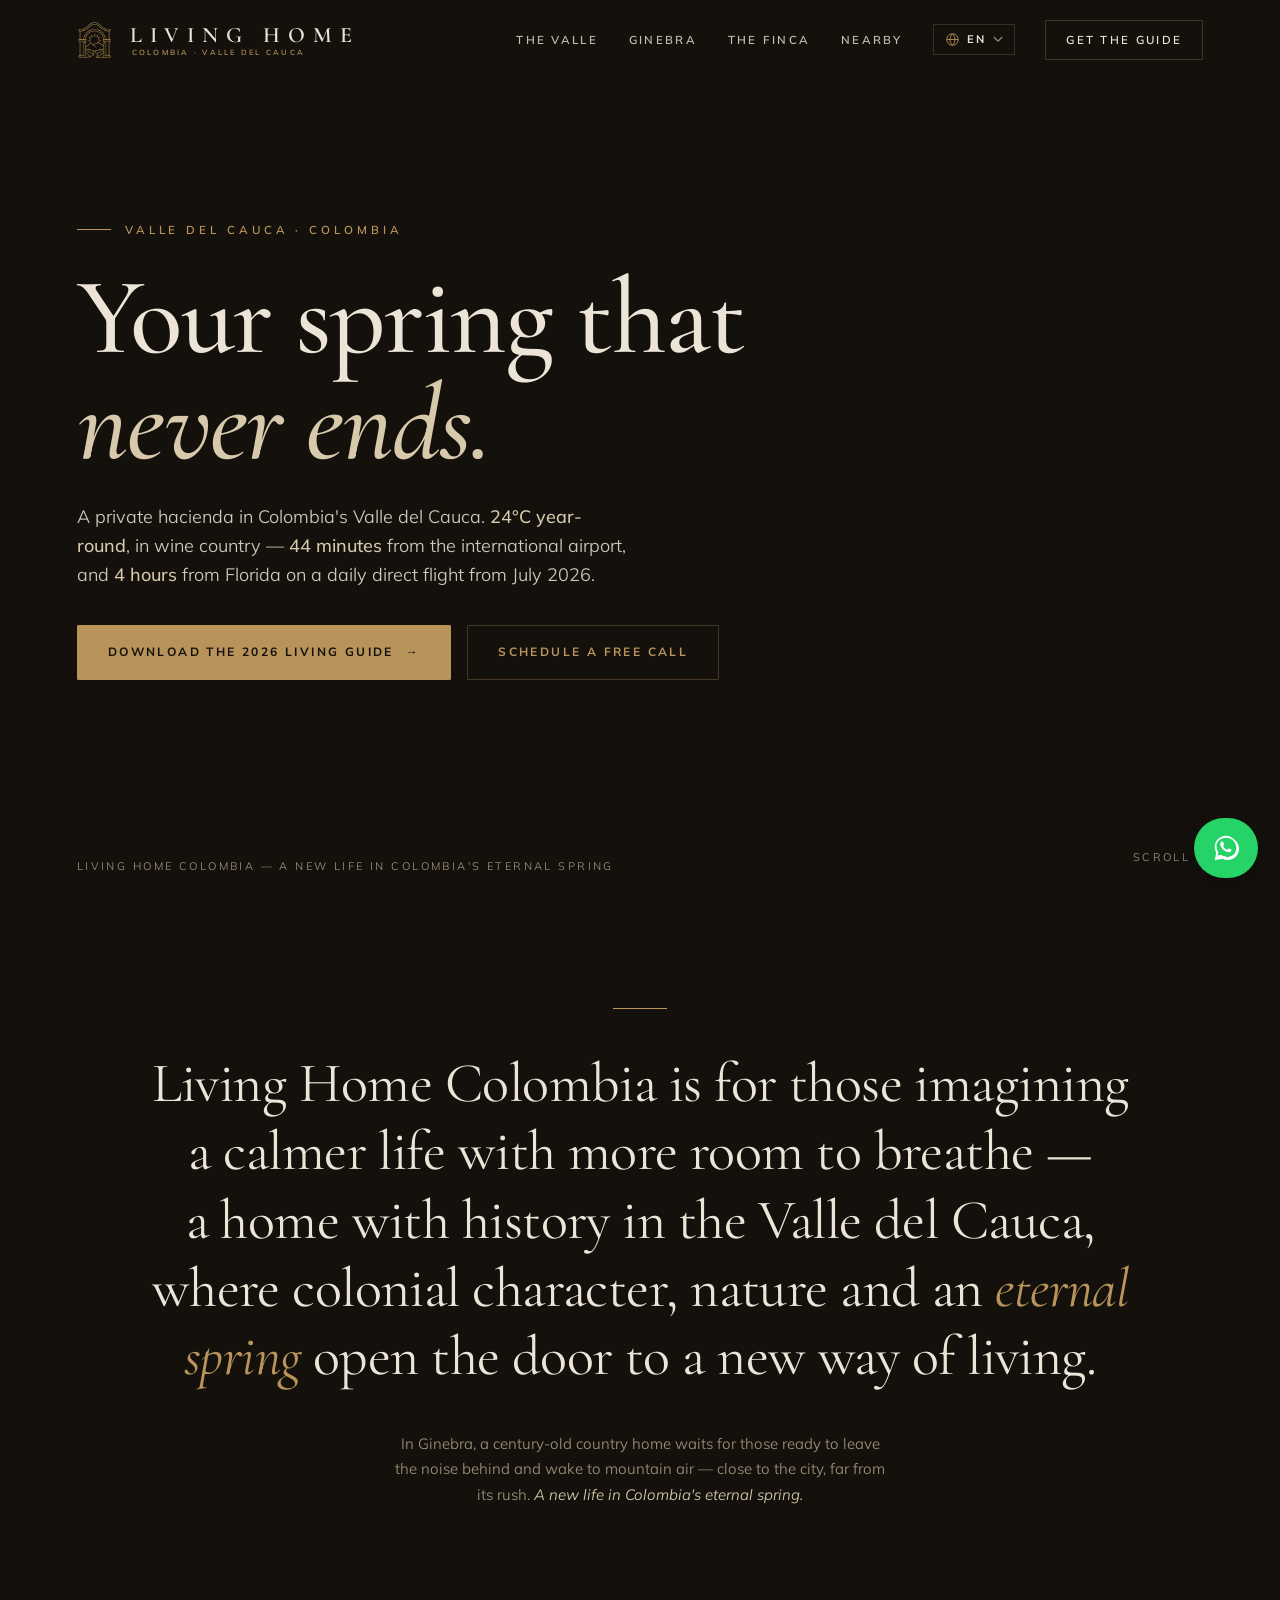
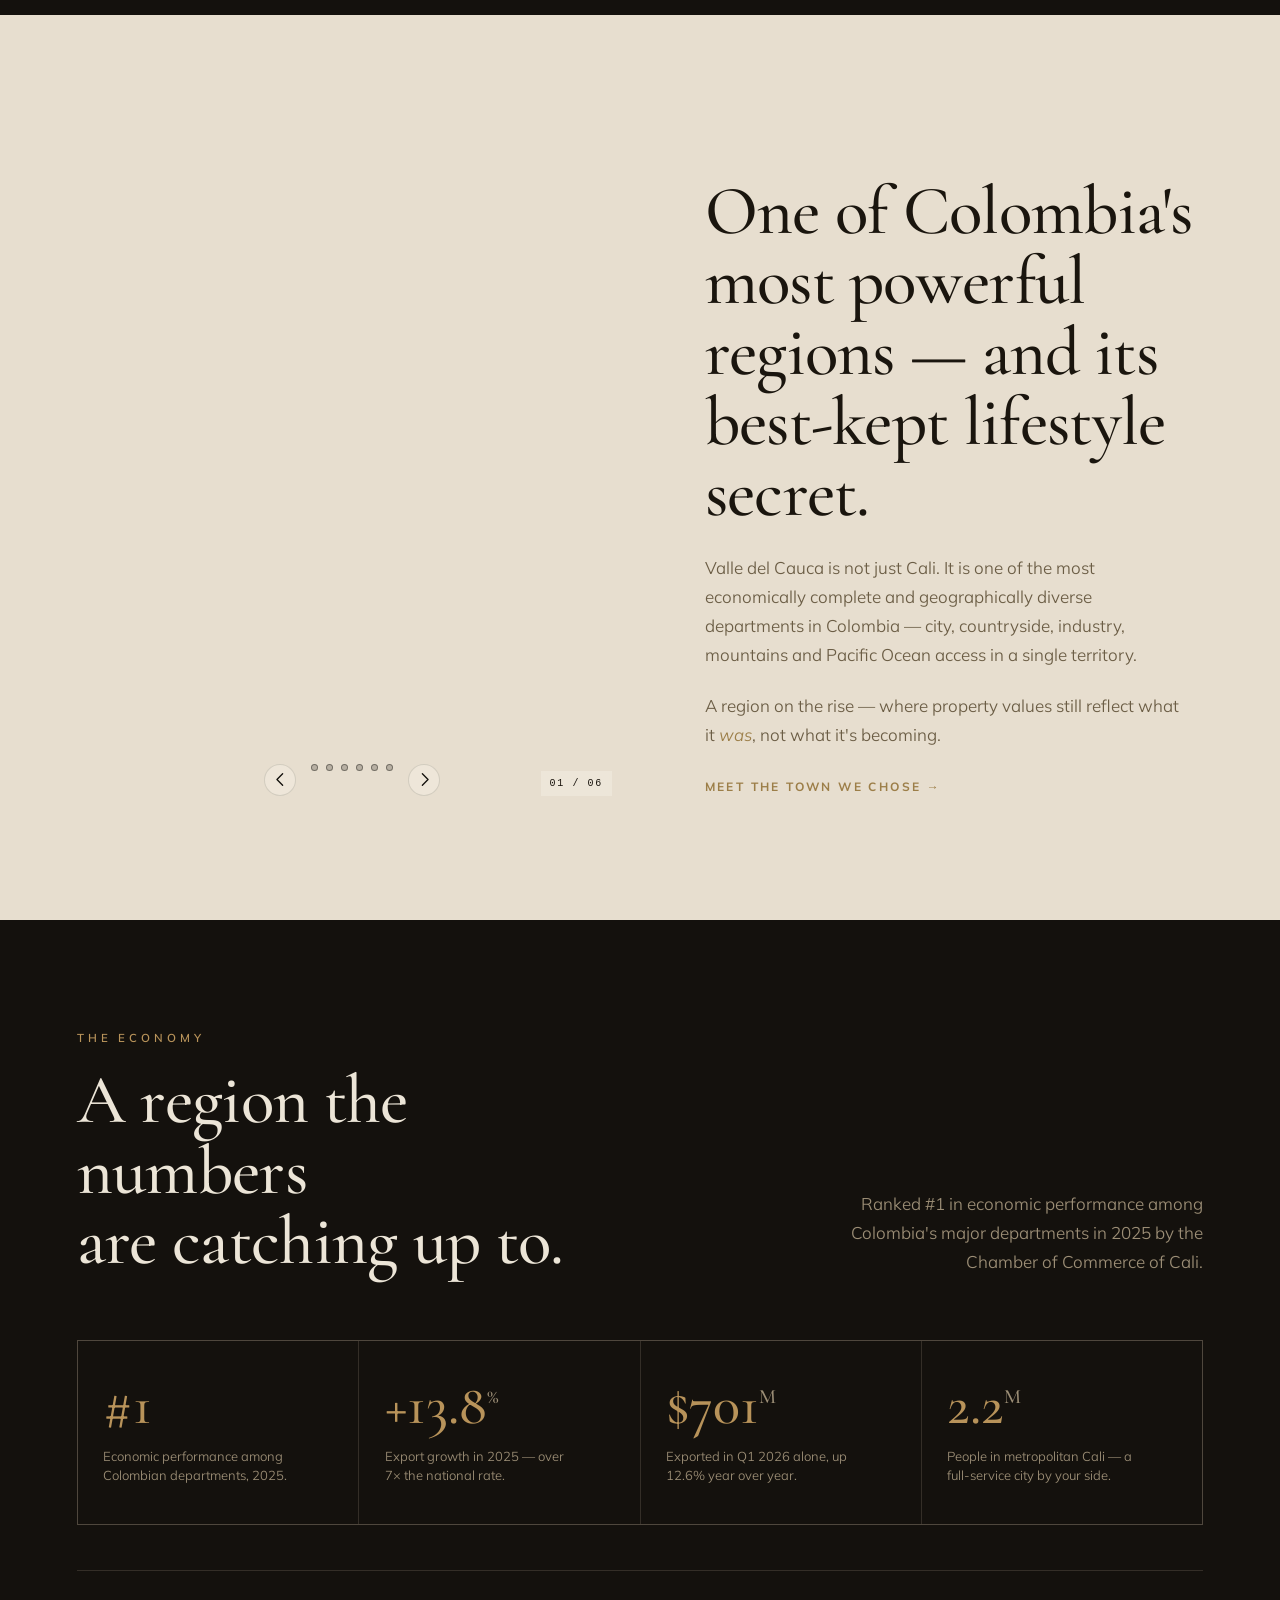
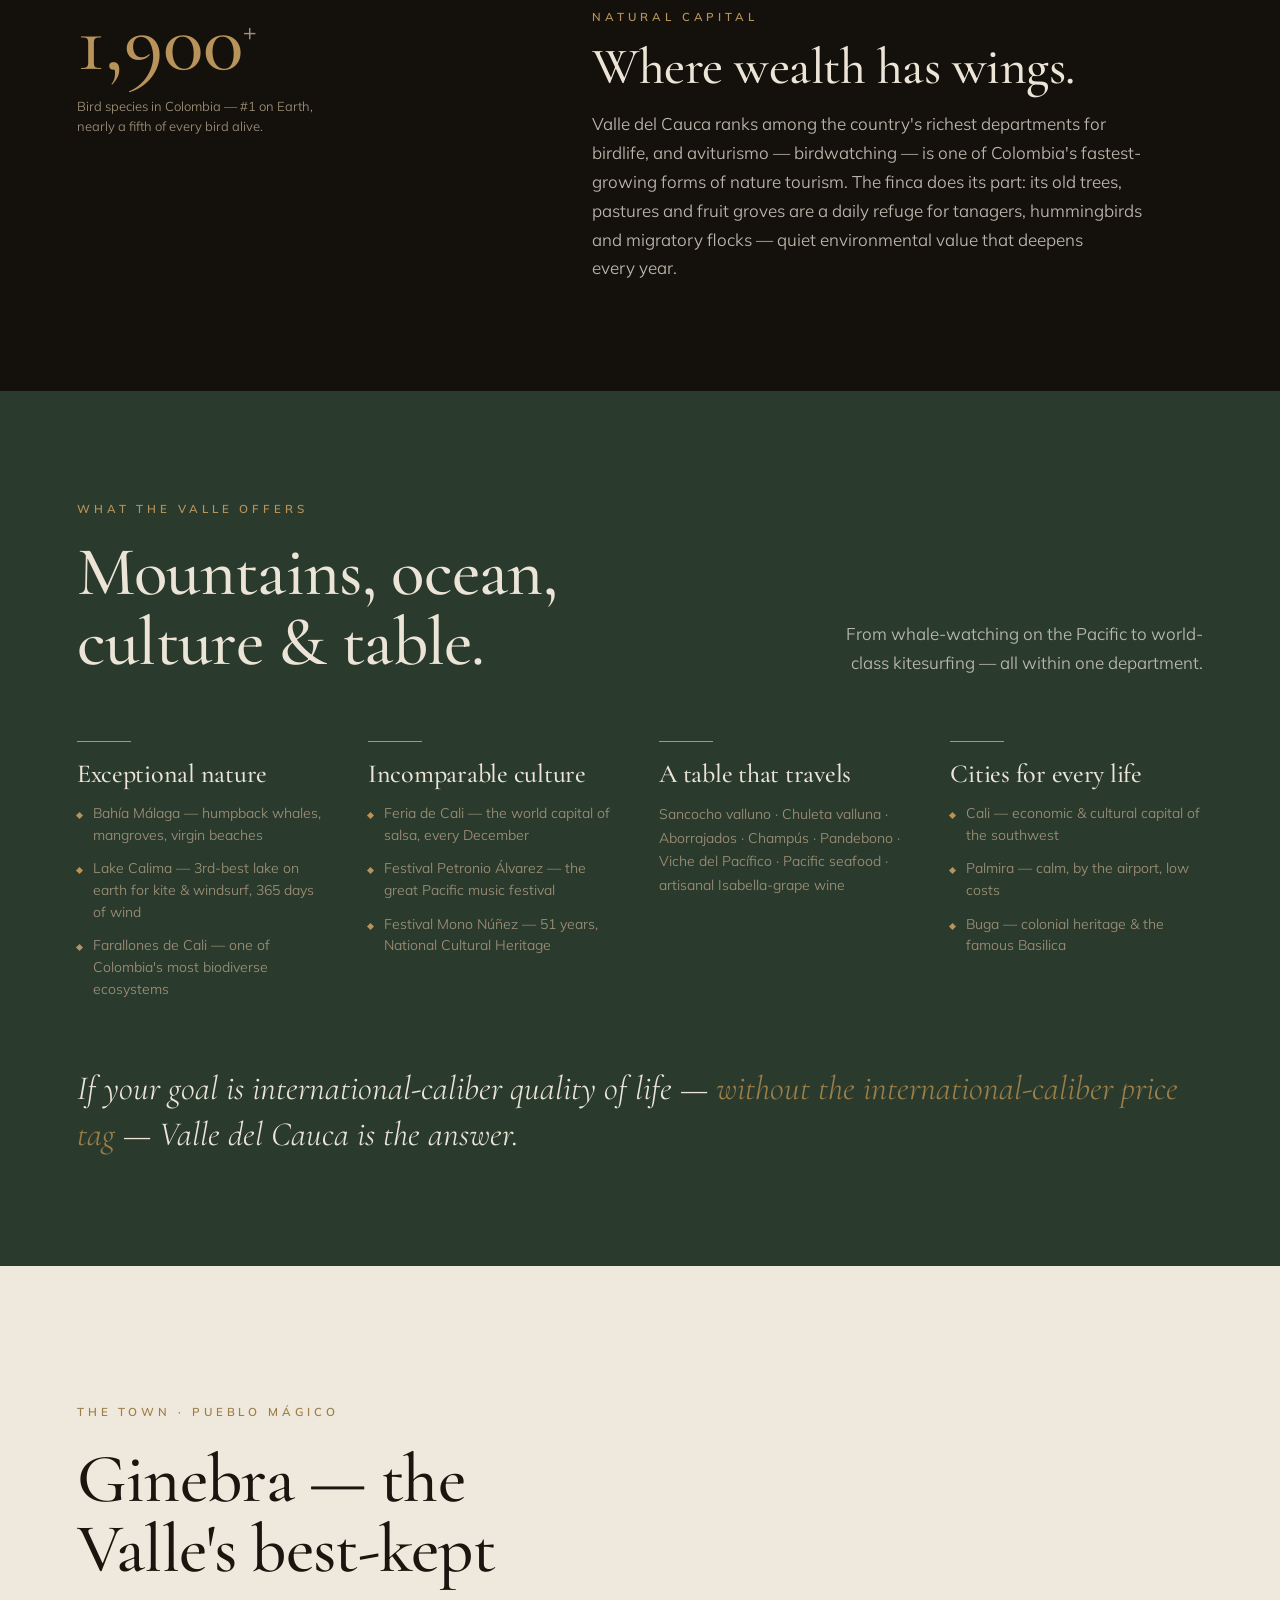
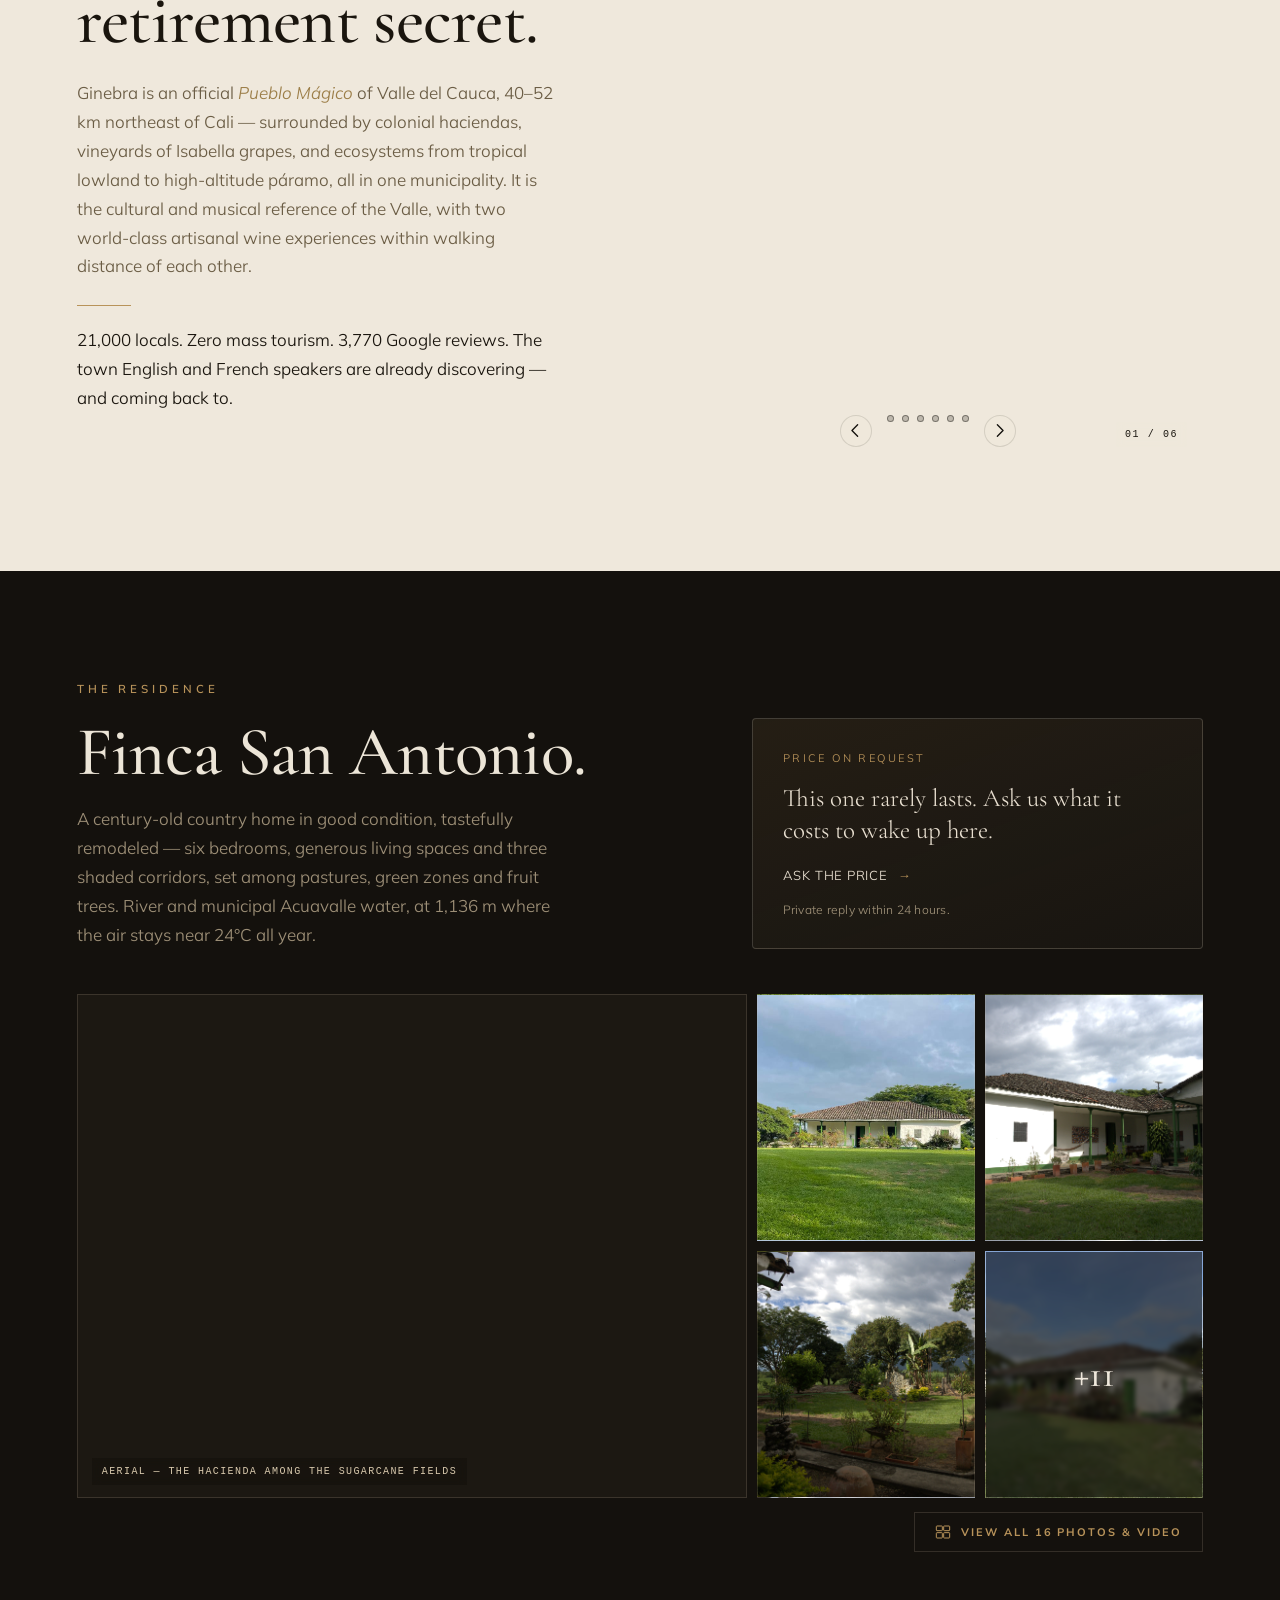
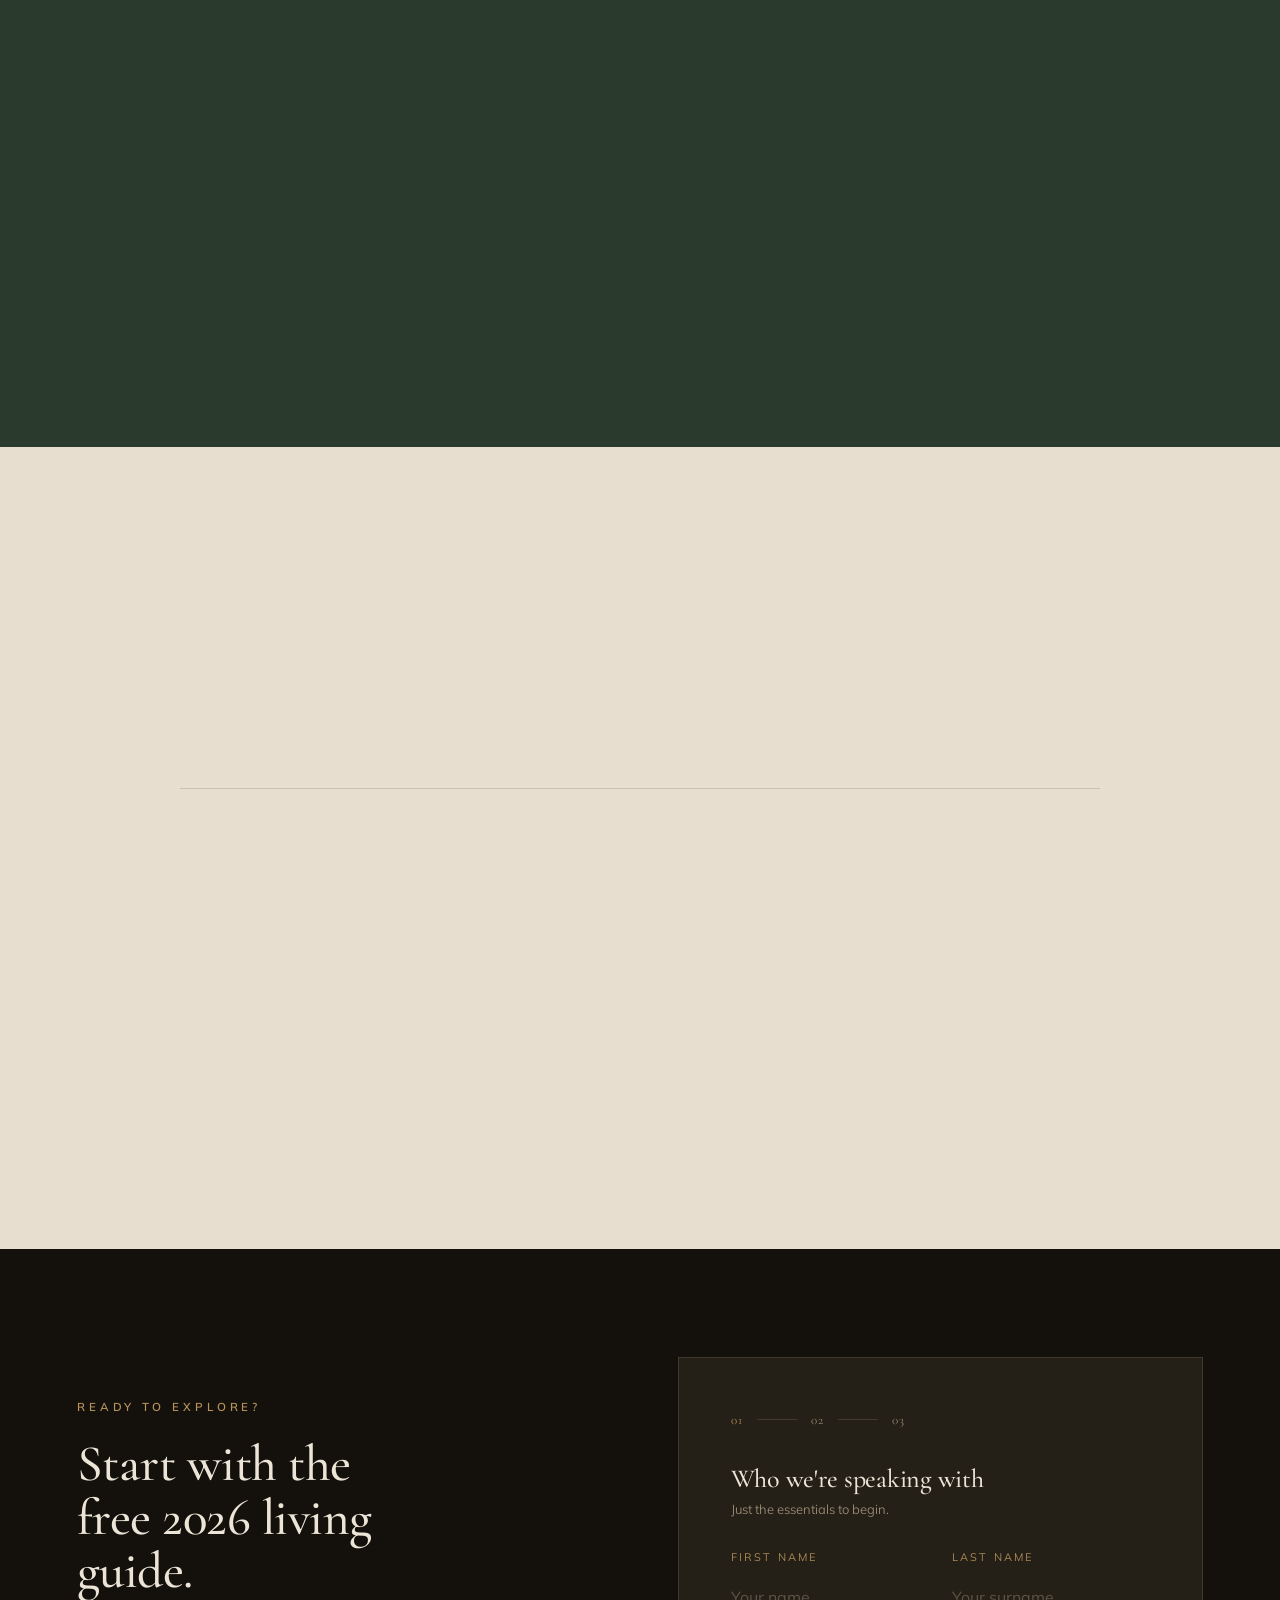
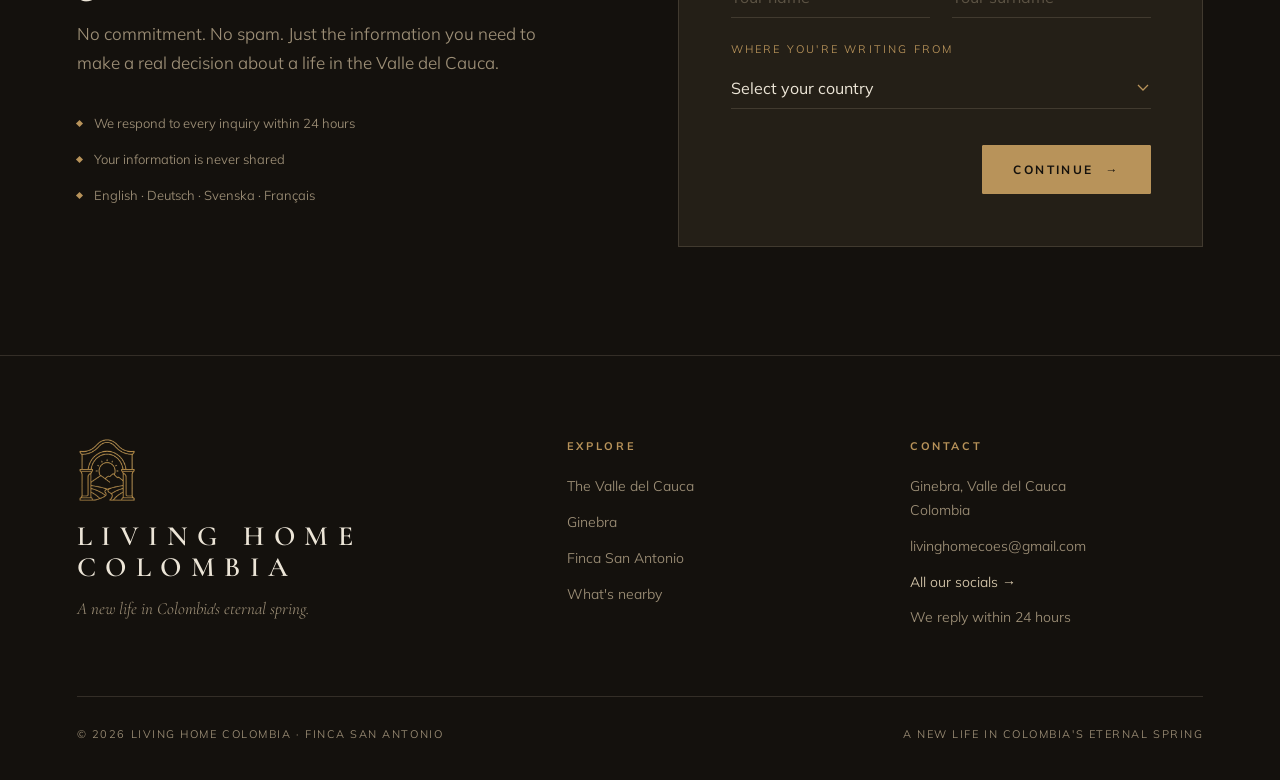
==== index.html @ 4c938cbf "Reorganizacion archivos y mejoras" ====
<!DOCTYPE html>
<html lang="en">
<head>
<meta charset="UTF-8">
<meta name="viewport" content="width=device-width, initial-scale=1.0">
<title>Living Home Colombia — A new life in Colombia's eternal spring · Ginebra, Valle del Cauca</title>
<link rel="preconnect" href="https://fonts.googleapis.com">
<link rel="preconnect" href="https://fonts.gstatic.com" crossorigin>
<link href="https://fonts.googleapis.com/css2?family=Cormorant+Garamond:ital,wght@0,400;0,500;0,600;1,400;1,500&family=Mulish:wght@300;350;400;500;600;700&display=swap" rel="stylesheet">
<link rel="stylesheet" href="css/aluna.css">
<link rel="stylesheet" href="css/main.css">
</head>
<body>

<!-- mark template reused inline below -->

<!-- ============================ NAV ============================ -->
<nav class="nav">
  <a class="brand" href="#top">
    <img class="mark" src="img/brand/logo-gold.png" alt="Living Home Colombia" width="392" height="428">
    <span class="wordmark">LIVING&nbsp;HOME<span class="sub">COLOMBIA · VALLE DEL CAUCA</span></span>
  </a>
  <div class="nav-links">
    <a href="#region" data-i18n="nav.valle">The Valle</a>
    <a href="#ginebra" data-i18n="nav.ginebra">Ginebra</a>
    <a href="#property" data-i18n="nav.finca">The Finca</a>
    <a href="#nearby" data-i18n="nav.nearby">Nearby</a>
    <a class="lang" href="#top">EN</a>
    <a class="enquire" href="#enquire" data-i18n="nav.guide">Get the guide</a>
  </div>
</nav>

<!-- ============================ HERO ============================ -->
<header class="hero" id="top" data-screen-label="Hero">
  <div class="hero-bg">
    <div class="hero-fallback" style="background:#14110d"></div>
    <video class="hero-video" id="hero-video" muted loop playsinline preload="auto" aria-hidden="true">
      <source src="img/video-intro/intro.mp4" type="video/mp4">
      <source src="img/video-intro/intro.webm" type="video/webm">
    </video>
  </div>
  <div class="hero-inner">
    <div class="eyebrow on-dark reveal" data-i18n="hero.eyebrow">Valle del Cauca · Colombia</div>
    <h1 class="display reveal d1"><span data-i18n="hero.h1a">Your spring that </span><span class="it" data-i18n="hero.h1b">never ends.</span></h1>
    <p class="hero-sub reveal d2" data-i18n="hero.sub" data-i18n-html>A private hacienda in Colombia's Valle del Cauca. <b>24°C year-round</b>, in wine country — <b>44 minutes</b> from the international airport, and <b>4 hours</b> from Florida on a daily direct flight from July 2026.</p>
    <div class="reveal d3" style="margin-top:36px; display:flex; gap:16px; flex-wrap:wrap;">
      <a class="btn" href="#enquire"><span data-i18n="hero.btn1">Download the 2026 living guide</span><span class="arr">→</span></a>
      <a class="btn ghost on-dark" href="#enquire"><span data-i18n="hero.btn2">Schedule a free call</span></a>
    </div>
  </div>
  <div class="hero-foot">
    <span data-i18n="hero.foot">Living Home Colombia — a new life in Colombia's eternal spring</span>
    <span class="scrollcue"><span data-i18n="hero.scroll">Scroll</span><span class="line"></span></span>
  </div>
</header>

<!-- ============================ MANIFESTO / BRAND ============================ -->
<section class="section dark manifesto" data-screen-label="Manifesto">
  <div class="wrap">
    <div class="rule short gold reveal"></div>
    <p class="statement reveal d1" data-i18n="man.1" data-i18n-html>Living Home Colombia is for those imagining a calmer life with more room to breathe — a home with history in the Valle del Cauca, where colonial character, nature and an <em>eternal spring</em> open the door to a new way of living.</p>
    <p class="aluna-note reveal d2" data-i18n="man.2" data-i18n-html>In Ginebra, a century-old country home waits for those ready to leave the noise behind and wake to mountain air — close to the city, far from its rush. <em>A new life in Colombia's eternal spring.</em></p>
  </div>
</section>

<!-- ============================ THE VALLE (region) ============================ -->
<section class="section paper" id="region" data-screen-label="The Valle">
  <div class="wrap split">
    <div class="media photo-frame reveal" data-frame="valle">
      <div class="pf-slide is-active" data-src="img/valle-del-cauca/canvas1_upscayl_4x_upscayl-standard-4x.png" data-label="Aerial over a Valle del Cauca colonial town at golden hour"></div>
      <div class="pf-slide" data-src="img/valle-del-cauca/canvas3_upscayl_4x_upscayl-standard-4x.png" data-label="Cloud-forest peaks of the Farallones, mist at dusk"></div>
      <div class="pf-slide" data-src="img/valle-del-cauca/canvas12_upscayl_4x_upscayl-standard-4x.webp" data-label="A colonial hacienda and its flowering gardens"></div>
      <div class="pf-slide" data-src="img/valle-del-cauca/canvas11_upscayl_4x_upscayl-standard-4x.webp" data-label="A modern mirador rising from the green hills"></div>
      <div class="pf-slide" data-src="img/valle-del-cauca/canvas8_upscayl_4x_upscayl-standard-4x.png" data-label="Hidden river pools across the valley"></div>
      <div class="pf-slide" data-src="img/valle-del-cauca/canvas5.png" data-label="Cristo Rey watching over the valley at sunset"></div>
    </div>
    <div class="copy">
      <div class="eyebrow reveal" data-i18n="reg.eyebrow">Why Valle del Cauca</div>
      <h2 class="h-xl reveal d1" data-i18n="reg.h2">One of Colombia's most powerful regions — and its best-kept lifestyle secret.</h2>
      <p class="body reveal d2" data-i18n="reg.p1">Valle del Cauca is not just Cali. It is one of the most economically complete and geographically diverse departments in Colombia — city, countryside, industry, mountains and Pacific Ocean access in a single territory.</p>
      <p class="body reveal d2" data-i18n="reg.p2" data-i18n-html>A region on the rise — where property values still reflect what it <em class="gold">was</em>, not what it's becoming.</p>
      <a class="link-arrow reveal d3" href="#ginebra" data-i18n="reg.link">Meet the town we chose →</a>
    </div>
  </div>
</section>

<!-- economy stats (dark band) -->
<section class="section dark" data-screen-label="The Valle — Economy">
  <div class="wrap">
    <div class="sec-head reveal">
      <div>
        <div class="eyebrow on-dark" data-i18n="eco.eyebrow">The Economy</div>
        <h2 class="h-xl" data-i18n="eco.h2">A region the numbers<br>are catching up to.</h2>
      </div>
      <p class="body aside" data-i18n="eco.aside">Ranked #1 in economic performance among Colombia's major departments in 2025 by the Chamber of Commerce of Cali.</p>
    </div>
    <div class="stat-grid reveal d1">
      <div class="stat-cell"><div class="n">#1</div><div class="l" data-i18n="eco.s1">Economic performance among Colombian departments, 2025.</div></div>
      <div class="stat-cell"><div class="n">+13.8<span class="u">%</span></div><div class="l" data-i18n="eco.s2">Export growth in 2025 — over 7× the national rate.</div></div>
      <div class="stat-cell"><div class="n">$701<span class="u">M</span></div><div class="l" data-i18n="eco.s3">Exported in Q1 2026 alone, up 12.6% year over year.</div></div>
      <div class="stat-cell"><div class="n">2.2<span class="u">M</span></div><div class="l" data-i18n="eco.s4">People in metropolitan Cali — a full-service city by your side.</div></div>
    </div>

    <div class="eco-nature reveal d2">
      <div class="en-left">
        <div class="en-num">1,900<span class="u">+</span></div>
        <div class="en-tag" data-i18n="eco.nat.tag">Bird species in Colombia — #1 on Earth, nearly a fifth of every bird alive.</div>
      </div>
      <div class="en-right">
        <div class="eyebrow on-dark" data-i18n="eco.nat.eyebrow">Natural capital</div>
        <h3 class="h-lg" data-i18n="eco.nat.h">Where wealth has wings.</h3>
        <p class="body" data-i18n="eco.nat.p">Valle del Cauca ranks among the country's richest departments for birdlife, and aviturismo — birdwatching — is one of Colombia's fastest-growing forms of nature tourism. The finca does its part: its old trees, pastures and fruit groves are a daily refuge for tanagers, hummingbirds and migratory flocks — quiet environmental value that deepens every year.</p>
      </div>
    </div>
  </div>
</section>

<!-- what the valle offers (green) -->
<section class="section green" data-screen-label="The Valle — Offers">
  <div class="wrap">
    <div class="sec-head reveal">
      <div>
        <div class="eyebrow on-dark" data-i18n="off.eyebrow">What the Valle offers</div>
        <h2 class="h-xl" data-i18n="off.h2">Mountains, ocean,<br>culture &amp; table.</h2>
      </div>
      <p class="body aside" data-i18n="off.aside">From whale-watching on the Pacific to world-class kitesurfing — all within one department.</p>
    </div>
    <div class="offer-grid">
      <div class="offer reveal">
        <div class="rule short gold"></div>
        <h3 data-i18n="off.c1.h">Exceptional nature</h3>
        <ul>
          <li data-i18n="off.c1.1">Bahía Málaga — humpback whales, mangroves, virgin beaches</li>
          <li data-i18n="off.c1.2">Lake Calima — 3rd-best lake on earth for kite &amp; windsurf, 365 days of wind</li>
          <li data-i18n="off.c1.3">Farallones de Cali — one of Colombia's most biodiverse ecosystems</li>
        </ul>
      </div>
      <div class="offer reveal d1">
        <div class="rule short gold"></div>
        <h3 data-i18n="off.c2.h">Incomparable culture</h3>
        <ul>
          <li data-i18n="off.c2.1">Feria de Cali — the world capital of salsa, every December</li>
          <li data-i18n="off.c2.2">Festival Petronio Álvarez — the great Pacific music festival</li>
          <li data-i18n="off.c2.3">Festival Mono Núñez — 51 years, National Cultural Heritage</li>
        </ul>
      </div>
      <div class="offer reveal d2">
        <div class="rule short gold"></div>
        <h3 data-i18n="off.c3.h">A table that travels</h3>
        <p class="tags"><span data-i18n="off.c3.tags">Sancocho valluno · Chuleta valluna · Aborrajados · Champús · Pandebono · Viche del Pacífico · Pacific seafood · artisanal Isabella-grape wine</span></p>
      </div>
      <div class="offer reveal d3">
        <div class="rule short gold"></div>
        <h3 data-i18n="off.c4.h">Cities for every life</h3>
        <ul>
          <li data-i18n="off.c4.1">Cali — economic &amp; cultural capital of the southwest</li>
          <li data-i18n="off.c4.2">Palmira — calm, by the airport, low costs</li>
          <li data-i18n="off.c4.3">Buga — colonial heritage &amp; the famous Basilica</li>
        </ul>
      </div>
    </div>
    <p class="closer reveal" data-i18n="off.closer">If your goal is international-caliber quality of life — <em>without the international-caliber price tag</em> — Valle del Cauca is the answer.</p>
  </div>
</section>

<!-- ============================ GINEBRA ============================ -->
<section class="section" id="ginebra" data-screen-label="Ginebra">
  <div class="wrap">
    <div class="split flip reveal">
      <div class="media photo-frame" data-frame="ginebra">
        <div class="pf-slide is-active" data-src="img/ginebra/iglesia-de-ginebra.png" data-label="Ginebra's colonial church on the main plaza"></div>
        <div class="pf-slide" data-src="img/ginebra/FDnn4HeXIAQbfB9_upscayl_4x_upscayl-standard-4x.webp" data-label="The bandola monument — Ginebra's musical soul"></div>
        <div class="pf-slide" data-src="img/ginebra/show-de-musica-sub-andina-en-ginebra-valle_upscayl_4x_upscayl-standard-4x.png" data-label="Andean music under the trees — Festival Mono Núñez"></div>
        <div class="pf-slide" data-src="img/ginebra/canon-puente-piedra-en-ginebra-valle_upscayl_5x_upscayl-standard-4x.png" data-label="Cascada Puente Piedra, a free natural pool"></div>
        <div class="pf-slide" data-src="img/ginebra/7820-Ginebra_Valle_del_Cauca_2_upscayl_4x_upscayl-standard-4x.webp" data-label="Mountain rivers minutes from town"></div>
        <div class="pf-slide" data-src="img/ginebra/show-de-luces-en-la-flor-de-luz-ginebra-valle_upscayl_4x_upscayl-standard-4x.png" data-label="La Flor de Luz — the town's night light show"></div>
      </div>
      <div class="copy">
        <div class="eyebrow" data-i18n="gin.eyebrow">The Town · Pueblo Mágico</div>
        <h2 class="h-xl" style="margin:18px 0 24px;" data-i18n="gin.h2">Ginebra — the Valle's best-kept retirement secret.</h2>
        <p class="body" data-i18n="gin.body">Ginebra is an official <em class="gold">Pueblo Mágico</em> of Valle del Cauca, 40–52 km northeast of Cali — surrounded by colonial haciendas, vineyards of Isabella grapes, and ecosystems from tropical lowland to high-altitude páramo, all in one municipality. It is the cultural and musical reference of the Valle, with two world-class artisanal wine experiences within walking distance of each other.</p>
        <div class="rule short gold" style="margin:24px 0 20px;"></div>
        <p class="body" style="color:var(--on-light);" data-i18n="gin.stat">21,000 locals. Zero mass tourism. 3,770 Google reviews. The town English and French speakers are already discovering — and coming back to.</p>
      </div>
    </div>

  </div>
</section>

<!-- ============================ THE PROPERTY ============================ -->
<section class="section dark" id="property" data-screen-label="The Finca">
  <div class="wrap">
    <div class="prop-head">
      <div class="reveal">
        <div class="eyebrow on-dark" style="margin-bottom:18px;" data-i18n="prop.eyebrow">The Residence</div>
        <h2 class="h-xl" data-i18n="prop.h2">Finca San Antonio.</h2>
        <p class="body" style="margin-top:18px;" data-i18n="prop.desc">A century-old country home in good condition, tastefully remodeled — six bedrooms, generous living spaces and three shaded corridors, set among pastures, green zones and fruit trees. River and municipal Acuavalle water, at 1,136 m where the air stays near 24°C all year.</p>
      </div>
      <a class="price-ask reveal d1" href="#enquire">
        <span class="pa-eyebrow" data-i18n="prop.ask.eyebrow">Price on request</span>
        <span class="pa-line" data-i18n="prop.ask.line">This one rarely lasts. Ask us what it costs to wake up here.</span>
        <span class="pa-cta"><span data-i18n="prop.ask.btn">Ask the price</span><span class="arr">→</span></span>
        <span class="pa-note" data-i18n="prop.ask.note">Private reply within 24 hours.</span>
      </a>
    </div>

    <div id="finca-gallery" class="reveal d1"></div>
    <!-- old gallery replaced -->
    <div style="display:none" class="gallery reveal d1">
      <div class="g-main ph dark" data-label="[ Finca San Antonio — exterior &amp; pool at golden hour ]"></div>
      <div class="g-small ph dark" data-label="[ terrace / garden ]"></div>
      <div class="g-small ph dark" data-label="[ interior living, natural light ]"></div>
    </div>

    <div class="prop-specs six reveal">
      <div class="s"><div class="n">8,000<span class="us">m²</span></div><div class="l" data-i18n="prop.spec5">Lot / land</div></div>
      <div class="s"><div class="n">450<span class="us">m²</span></div><div class="l" data-i18n="prop.spec6">Built construction</div></div>
      <div class="s"><div class="n">6</div><div class="l" data-i18n="prop.spec1">Bedrooms (alcobas)</div></div>
      <div class="s"><div class="n">2</div><div class="l" data-i18n="prop.spec2">Full bathrooms</div></div>
      <div class="s"><div class="n">1,136<span class="us">m</span></div><div class="l" data-i18n="prop.spec4">Above sea level · ~24°C</div></div>
      <div class="s"><div class="n" data-i18n="prop.spec3n">140 yr</div><div class="l" data-i18n="prop.spec3">Heritage home, remodeled</div></div>
    </div>

    <div class="feat-list reveal">
      <div class="f" data-i18n="prop.feat1">Pastures, green zones &amp; fruit trees</div>
      <div class="f" data-i18n="prop.feat2">Barn, service area &amp; storage</div>
      <div class="f" data-i18n="prop.feat3">River + Acuavalle water supply</div>
      <div class="f" data-i18n="prop.feat4">Flat topography · clay-loam soil</div>
    </div>

    <div class="reveal" style="margin-top:clamp(36px,5vh,52px); display:flex; gap:16px; flex-wrap:wrap;">
      <a class="btn" href="#enquire"><span data-i18n="prop.btn1">Request the full dossier</span><span class="arr">→</span></a>
      <a class="btn ghost on-dark" href="#nearby"><span data-i18n="prop.btn2">See what's nearby</span></a>
    </div>
  </div>
</section>

<!-- ============================ NEARBY / MAP ============================ -->
<section class="section paper map-sec" id="nearby" data-screen-label="Nearby">
  <div class="wrap">
    <div class="sec-head reveal">
      <div>
        <div class="eyebrow" data-i18n="near.eyebrow">What's nearby</div>
        <h2 class="h-xl"><span data-i18n="near.h2a">Everything you need.</span><br><span data-i18n="near.h2b">Nothing you don't.</span></h2>
      </div>
      <p class="body aside" data-i18n="near.aside">From your front door, the Valle opens up — one place at a time. Every rating below is a real Google score.</p>
    </div>

    <div class="mapwrap reveal d1">
      <iframe
        title="Finca San Antonio — PPQJ+86, Ginebra, Valle del Cauca"
        src="https://maps.google.com/maps?q=PPQJ%2B86%20Ginebra%2C%20Valle%20del%20Cauca&z=14&t=h&hl=es&output=embed"
        loading="lazy"
        referrerpolicy="no-referrer-when-downgrade"
        allowfullscreen></iframe>
    </div>

    <!-- under 5 min -->
    <div class="near-band reveal" data-i18n="near.band1">Within 5 minutes by car</div>
    <div class="near-grid five-min">
      <div class="near reveal">
        <div class="top"><span class="rating"><svg viewBox="0 0 24 24"><path d="M12 2l3 7h7l-5.5 4.5L18 21l-6-4-6 4 1.5-7.5L2 9h7z"/></svg>4.8 <span class="rev">179</span></span></div>
        <h3>Museo Cava del Rancho</h3>
        <div class="cat" data-i18n="n1.cat">Wine museum · 4 min</div>
        <p class="quote" data-i18n="n1.q">"The tour is captivating, comprehensive, and family-friendly."</p>
        <div class="dist" data-i18n="near.d4">4 min by car</div>
      </div>
      <div class="near reveal">
        <div class="top"><span class="rating"><svg viewBox="0 0 24 24"><path d="M12 2l3 7h7l-5.5 4.5L18 21l-6-4-6 4 1.5-7.5L2 9h7z"/></svg>4.7 <span class="rev">200</span></span></div>
        <h3>Fritanga Doña Rita</h3>
        <div class="cat" data-i18n="n4.cat">Wood-fire Valle cooking · 3 min</div>
        <p class="quote" data-i18n="n4.q">"A culinary gem. Crispy empanadas with a wood-fired taste."</p>
        <div class="dist" data-i18n="near.d3">3 min by car</div>
      </div>
      <div class="near reveal d2">
        <div class="top"><span class="rating"><svg viewBox="0 0 24 24"><path d="M12 2l3 7h7l-5.5 4.5L18 21l-6-4-6 4 1.5-7.5L2 9h7z"/></svg>4.5 <span class="rev">3,770</span></span></div>
        <h3>Parque Principal</h3>
        <div class="cat" data-i18n="n6.cat">Town park &amp; fairs · walkable</div>
        <p class="quote" data-i18n="n6.q">"A fabulous park! I can't wait to go back."</p>
        <div class="dist" data-i18n="near.walk">Walkable</div>
      </div>
    </div>

    <!-- under 20 min -->
    <div class="near-band reveal" data-i18n="near.band2">Within 20 minutes</div>
    <div class="near-grid pair">
      <div class="near reveal">
        <div class="top"><span class="rating"><svg viewBox="0 0 24 24"><path d="M12 2l3 7h7l-5.5 4.5L18 21l-6-4-6 4 1.5-7.5L2 9h7z"/></svg>4.6 <span class="rev">104</span></span></div>
        <h3>Hacienda La Trinidad</h3>
        <div class="cat" data-i18n="n7.cat">Tractor museum &amp; horse shows · 8 min</div>
        <p class="quote" data-i18n="n7.q">"Beautiful green areas and lovely views. A free tour."</p>
        <div class="dist" data-i18n="near.d8">8 min by car</div>
      </div>
      <div class="near reveal d1">
        <div class="top"><span class="rating"><svg viewBox="0 0 24 24"><path d="M12 2l3 7h7l-5.5 4.5L18 21l-6-4-6 4 1.5-7.5L2 9h7z"/></svg>4.7 <span class="rev">505</span></span></div>
        <h3>Cascada Puente Piedra</h3>
        <div class="cat" data-i18n="n8.cat">Natural waterfall · 15 min</div>
        <p class="quote" data-i18n="n8.q">"A wonderful place, far from civilization. And it's free."</p>
        <div class="dist"><span class="free" data-i18n="near.free">Free</span> · 15 min</div>
      </div>
    </div>

    <!-- under 1 hour -->
    <div class="near-band reveal" data-i18n="near.band3">Within the hour</div>
    <div class="dist-table reveal">
      <div class="dist-row"><span class="place">Cali Airport (CLO)</span><span class="time">44 min</span><span class="why" data-i18n="d1.why">Daily direct flight to Fort Lauderdale, from July 2026</span></div>
      <div class="dist-row"><span class="place">Cali</span><span class="time">45 min</span><span class="why" data-i18n="d2.why">Hospitals, universities, salsa, shopping, international dining</span></div>
      <div class="dist-row"><span class="place">Lago Calima</span><span class="time">51 min</span><span class="why" data-i18n="d5.why">3rd-best lake on earth for kite &amp; windsurf — 365 days of wind</span></div>
      <div class="dist-row"><span class="place">Bahía Málaga</span><span class="time">2.5 hrs</span><span class="why" data-i18n="d6.why">Humpback whales, virgin beaches, Pacific eco-tourism</span></div>
    </div>
  </div>
</section>

<!-- ============================ SOCIAL PROOF ============================ -->
<section class="section green" data-screen-label="Reviews">
  <div class="wrap">
    <div class="sec-head reveal">
      <div>
        <div class="eyebrow on-dark" data-i18n="rev.eyebrow">Social Proof</div>
        <h2 class="h-xl" data-i18n="rev.h2">What people who<br>visited already say.</h2>
      </div>
      <p class="body aside" data-i18n="rev.aside">Unfiltered Google reviews from international visitors who found Ginebra on their own.</p>
    </div>
    <div class="reviews-grid">
      <div class="review reveal"><div class="stars">★★★★★</div><p data-i18n="rev.1">"It is a fabulous park! Full of people enjoying the evening and the craft fair. I had such a wonderful time and can't wait to go back!"</p><div class="src"><span class="lang" data-i18n="rev.lang.en">English</span> · <span class="place">Parque Principal</span></div></div>
      <div class="review reveal d1"><div class="stars">★★★★★</div><p data-i18n="rev.3">"One of the best museums around. The tour is captivating, comprehensive, and family-friendly."</p><div class="src"><span class="lang" data-i18n="rev.lang.en">English</span> · <span class="place">Cava del Rancho</span></div></div>
      <div class="review reveal"><div class="stars">★★★★★</div><p data-i18n="rev.4">"Beautiful place full of nature, cool water and friendly people."</p><div class="src"><span class="lang" data-i18n="rev.lang.en">English</span> · <span class="place">Cascada Puente Piedra</span></div></div>
    </div>
    <p class="reviews-note reveal" data-i18n="rev.note">We didn't bring them there. <em>We're bringing you.</em></p>
  </div>
</section>

<!-- ============================ FAQ ============================ -->
<section class="section paper" data-screen-label="FAQ">
  <div class="wrap">
    <div class="sec-head reveal" style="margin-bottom:0;">
      <div>
        <div class="eyebrow" data-i18n="faq.eyebrow">Questions</div>
        <h2 class="h-xl" data-i18n="faq.h2">Everything you're<br>wondering.</h2>
      </div>
    </div>
    <div class="faq-list">
      <div class="faq reveal"><button class="faq-q"><span data-i18n="faq.q1">Is it safe to live there?</span><span class="ic"></span></button><div class="faq-a"><div class="inner" data-i18n="faq.a1">Ginebra is a small, calm Pueblo Mágico of 21,000 people with a strong community identity and no mass tourism. A modern city with full infrastructure sits under an hour away. As anywhere, local knowledge matters, and we guide you through it.</div></div></div>
      <div class="faq reveal"><button class="faq-q"><span data-i18n="faq.q2">Do I need to speak Spanish?</span><span class="ic"></span></button><div class="faq-a"><div class="inner" data-i18n="faq.a2">Not to get started. The international community in the Valle is growing, and essential services increasingly have English-speaking staff. Learning Spanish here becomes natural — and enjoyable — over time.</div></div></div>
      <div class="faq reveal"><button class="faq-q"><span data-i18n="faq.q3">What is the real cost of living?</span><span class="ic"></span></button><div class="faq-a"><div class="inner" data-i18n="faq.a3">A comfortable monthly lifestyle — food, utilities, transport, healthcare and leisure — typically runs $1,500–2,000 USD per month here, several times less than a comparable life in Florida or Germany.</div></div></div>
      <div class="faq reveal"><button class="faq-q"><span data-i18n="faq.q4">What if I need city-level healthcare?</span><span class="ic"></span></button><div class="faq-a"><div class="inner" data-i18n="faq.a4">Metropolitan Cali, with over 2 million people, sits under an hour away — with major private hospitals, international clinics, universities and shopping. You live in the peace of the countryside; the city handles everything else.</div></div></div>
    </div>
  </div>
</section>

<!-- ============================ FINAL CTA ============================ -->
<section class="section cta-final" id="enquire" data-screen-label="Enquire">
  <div class="inner">
    <div class="intro reveal">
      <div class="eyebrow on-dark" data-i18n="cta.eyebrow">Ready to explore?</div>
      <h2 class="h-lg" data-i18n="cta.h2">Start with the free 2026 living guide.</h2>
      <p class="body" data-i18n="cta.body">No commitment. No spam. Just the information you need to make a real decision about a life in the Valle del Cauca.</p>
      <div class="reassure">
        <div data-i18n="cta.r1">We respond to every inquiry within 24 hours</div>
        <div data-i18n="cta.r2">Your information is never shared</div>
        <div data-i18n="cta.r3">English · Deutsch · Svenska · Français</div>
      </div>
    </div>

    <div class="lead-card reveal d1">
      <div class="steps-head" id="steps-head">
        <div class="step-dot active"><span class="b">01</span><span class="bar"></span></div>
        <div class="step-dot"><span class="b">02</span><span class="bar"></span></div>
        <div class="step-dot"><span class="b">03</span></div>
      </div>

      <form id="lead-form" novalidate>
        <!-- Step 1 -->
        <div class="fstep active">
          <h3 data-i18n="form.s1.h">Who we're speaking with</h3>
          <p class="hint" data-i18n="form.s1.hint">Just the essentials to begin.</p>
          <div class="field-row">
            <div class="field">
              <label data-i18n="form.fname">First name</label>
              <input type="text" id="fname-input" data-required placeholder="Your name" data-i18n-ph="form.fname.ph">
              <div class="msg" data-i18n="form.msg.fname">Please enter your first name.</div>
            </div>
            <div class="field">
              <label data-i18n="form.lname">Last name</label>
              <input type="text" id="lname-input" data-required placeholder="Your surname" data-i18n-ph="form.lname.ph">
              <div class="msg" data-i18n="form.msg.lname">Please enter your last name.</div>
            </div>
          </div>
          <div class="field">
            <label data-i18n="form.country">Where you're writing from</label>
            <select data-required id="country-select">
              <option value="" data-i18n="form.selcountry">Select your country</option>
              <option data-dial="+1" data-i18n="form.c.us">United States</option>
              <option data-dial="+1" data-i18n="form.c.ca">Canada</option>
              <option data-dial="+49" data-i18n="form.c.de">Germany</option>
              <option data-dial="+46" data-i18n="form.c.se">Sweden</option>
              <option data-dial="+44" data-i18n="form.c.uk">United Kingdom</option>
              <option data-dial="+31" data-i18n="form.c.nl">Netherlands</option>
              <option data-dial="+33" data-i18n="form.c.fr">France</option>
              <option data-dial="" data-i18n="form.c.other">Other</option>
            </select>
            <div class="msg" data-i18n="form.msg.country">Please select your country.</div>
          </div>
        </div>

        <!-- Step 2 -->
        <div class="fstep">
          <h3 data-i18n="form.s2.h">How to reach you</h3>
          <p class="hint" data-i18n="form.s2.hint">Tell us how you'd prefer to be contacted — we'll only use it to send the guide and arrange your call.</p>
          <div class="field">
            <label data-i18n="form.email">Email</label>
            <input type="email" id="email-input" data-required placeholder="you@email.com">
            <div class="msg" data-i18n="form.msg.email">Please enter a valid email address.</div>
          </div>
          <div class="field">
            <label data-i18n="form.phone">Phone or WhatsApp</label>
            <div class="phone-row">
              <input type="text" id="dial-input" class="dial" placeholder="+1" aria-label="Country code">
              <input type="tel" id="phone-input" data-required placeholder="300 123 4567">
            </div>
            <div class="msg" data-i18n="form.msg.phone">Please enter your number.</div>
            <div class="dial-note" data-i18n="form.dialnote">Prefix set from your country — edit it if you need a different one.</div>
          </div>
        </div>

        <!-- Step 3 -->
        <div class="fstep">
          <h3 data-i18n="form.s3.h">What draws you here</h3>
          <p class="hint" data-i18n="form.s3.hint">So we can send what's most relevant to you.</p>
          <div class="field">
            <label data-i18n="form.interest">What interests you most</label>
            <div class="choice-grid" data-choice-group data-choice-required>
              <div class="choice"><span data-i18n="form.i1">A place to live</span><span class="sm" data-i18n="form.i1.sm">Lifestyle &amp; retirement</span></div>
              <div class="choice"><span data-i18n="form.i2">An investment</span><span class="sm" data-i18n="form.i2.sm">Value &amp; growth</span></div>
              <div class="choice"><span data-i18n="form.i3">Both</span><span class="sm" data-i18n="form.i3.sm">Lifestyle and returns</span></div>
              <div class="choice"><span data-i18n="form.i4">Still exploring</span><span class="sm" data-i18n="form.i4.sm">Just curious for now</span></div>
            </div>
            <div class="msg" data-i18n="form.msg.choice">Please choose one.</div>
          </div>
          <div class="field">
            <label data-i18n="form.when">When are you thinking</label>
            <select data-required id="when-select">
              <option value="" data-i18n="form.when.ph">Select a timeframe</option>
              <option data-i18n="form.when1">Within the year</option>
              <option data-i18n="form.when2">One to two years</option>
              <option data-i18n="form.when3">Simply dreaming, for now</option>
            </select>
            <div class="msg" data-i18n="form.msg.when">Please select a timeframe.</div>
          </div>
        </div>

        <div class="form-actions">
          <button type="button" class="back hidden" id="back-btn" data-i18n="form.back">← Back</button>
          <button type="button" class="btn" id="next-btn"><span class="t">Continue</span><span class="arr">→</span></button>
        </div>
      </form>

      <div class="form-done" id="form-done">
        <img class="mark" src="img/brand/logo-gold.png" alt="Living Home Colombia" width="392" height="428">
        <h3 data-i18n="form.thanks.h">Thank you.</h3>
        <p data-i18n="form.thanks.p">Your 2026 guide is on its way, and we'll write within a day. Welcome to the beginning of your endless spring.</p>
      </div>
    </div>
  </div>
</section>

<!-- ============================ FOOTER ============================ -->
<footer class="footer" data-screen-label="Footer">
  <div class="top">
    <div class="brand-block">
      <img class="mark" src="img/brand/logo-gold.png" alt="Living Home Colombia" width="392" height="428">
      <div class="wordmark">LIVING HOME<br>COLOMBIA</div>
      <div class="tag" data-i18n="foot.tagline">A new life in Colombia's eternal spring.</div>
    </div>
    <div class="col">
      <h4 data-i18n="foot.explore">Explore</h4>
      <a href="#region" data-i18n="foot.l1">The Valle del Cauca</a>
      <a href="#ginebra" data-i18n="nav.ginebra">Ginebra</a>
      <a href="#property" data-i18n="foot.l3">Finca San Antonio</a>
      <a href="#nearby" data-i18n="foot.l4">What's nearby</a>
    </div>
    <div class="col">
      <h4 data-i18n="foot.contact">Contact</h4>
      <p>Ginebra, Valle del Cauca<br>Colombia</p>
      <a href="mailto:livinghomecoes@gmail.com">livinghomecoes@gmail.com</a>
      <a href="https://linktr.ee/luxealuna" target="_blank" rel="noopener" class="foot-social" data-i18n="foot.social">All our socials →</a>
      <p data-i18n="foot.reply">We reply within 24 hours</p>
    </div>
  </div>
  <div class="bottom">
    <span data-i18n="foot.copy">© 2026 Living Home Colombia · Finca San Antonio</span>
    <span data-i18n="foot.tag">A new life in Colombia's eternal spring</span>
  </div>
</footer>

<!-- Floating WhatsApp button -->
<a class="wa-float" id="wa-float" href="#" target="_blank" rel="noopener" aria-label="WhatsApp">
  <svg viewBox="0 0 32 32" width="30" height="30" aria-hidden="true"><path fill="currentColor" d="M16 3C9.4 3 4 8.4 4 15c0 2.1.6 4.2 1.6 6L4 29l8.2-1.6c1.7.9 3.7 1.4 5.8 1.4 6.6 0 12-5.4 12-12S22.6 3 16 3zm0 21.8c-1.8 0-3.5-.5-5-1.4l-.4-.2-3.6.7.7-3.5-.2-.4c-1-1.6-1.5-3.4-1.5-5.3C5 9.9 9.9 5 16 5s11 4.9 11 10.9-4.9 9.9-11 9.9zm5.5-7.4c-.3-.2-1.8-.9-2-1-.3-.1-.5-.2-.7.1-.2.3-.8 1-1 1.2-.2.2-.4.2-.7.1-.3-.2-1.3-.5-2.4-1.5-.9-.8-1.5-1.8-1.7-2.1-.2-.3 0-.5.1-.6.1-.1.3-.4.5-.6.1-.2.2-.3.3-.5.1-.2 0-.4 0-.6 0-.2-.7-1.7-1-2.3-.3-.6-.5-.5-.7-.5h-.6c-.2 0-.5.1-.8.4-.3.3-1 1-1 2.5s1.1 2.9 1.2 3.1c.1.2 2.1 3.3 5.1 4.6.7.3 1.3.5 1.7.6.7.2 1.4.2 1.9.1.6-.1 1.8-.7 2-1.4.3-.7.3-1.3.2-1.4-.1-.1-.3-.2-.6-.4z"/></svg>
  <span class="wa-float-label" data-i18n="wa.float">Ask about the finca</span>
</a>

<script>
  /* Hero intro video — plays when img/video-intro/intro.mp4 (or .webm) exists,
     otherwise the still fallback stays visible. */
  (function () {
    var v = document.getElementById("hero-video");
    if (!v) return;
    function reveal() { if (v.readyState >= 2) { v.classList.add("is-playing"); v.play().catch(function () {}); } }
    v.addEventListener("loadeddata", reveal);
    v.addEventListener("canplay", reveal);
    v.addEventListener("error", function () { v.classList.remove("is-playing"); }, true);
    // if no source ever resolves, the fallback simply remains
  })();
</script>
<script src="js/aluna-gallery.js"></script>
<script src="js/aluna-scenes.js"></script>
<script src="js/aluna-d.js"></script>
<script src="js/aluna-i18n.js"></script>
</body>
</html>
---- css/aluna.css ----
/* ============================================================
   ALUNA LUXE — Finca San Antonio · Ginebra, Valle del Cauca
   Immersive dark · 14110D · B8935A · D8C9AD · EFE8DC · 2A3B2E
   ============================================================ */

:root {
  --ink:        #14110D;
  --ink-soft:   #1C1812;
  --ink-2:      #241F17;
  --gold:       #B8935A;
  --gold-deep:  #9C7E48;
  --gold-pale:  #D8C9AD;
  --cream:      #EFE8DC;
  --paper:      #E7DECF;
  --paper-2:    #DCD1BD;
  --green:      #2A3B2E;
  --green-soft: #36493A;

  --on-dark:      #ECE5D7;
  --on-dark-mut:  #9C8E76;
  --on-light:     #1A150E;
  --on-light-mut: #6B5D45;
  --hair:         rgba(184,147,90,0.30);
  --hair-light:   rgba(26,21,14,0.14);
  --hair-dark:    rgba(216,201,173,0.16);

  --serif: "Cormorant Garamond", Georgia, "Times New Roman", serif;
  --sans:  "Mulish", -apple-system, BlinkMacSystemFont, "Segoe UI", sans-serif;

  --pad: clamp(24px, 6vw, 120px);
  --maxw: 1340px;
  --ease: cubic-bezier(0.22, 0.61, 0.36, 1);
}

* { margin: 0; padding: 0; box-sizing: border-box; }
html { scroll-behavior: smooth; -webkit-font-smoothing: antialiased; }
body {
  font-family: var(--sans); background: var(--cream); color: var(--on-light);
  font-size: 17px; line-height: 1.7; font-weight: 350; overflow-x: hidden;
}
img { display: block; max-width: 100%; }

/* ---------- type ---------- */
.eyebrow { font-family: var(--sans); font-size: 11.5px; font-weight: 600; letter-spacing: 0.34em; text-transform: uppercase; color: var(--gold-deep); }
.eyebrow.on-dark { color: var(--gold); }
h1,h2,h3 { font-family: var(--serif); font-weight: 500; line-height: 1.04; letter-spacing: -0.01em; }
.display { font-family: var(--serif); font-weight: 500; font-size: clamp(44px, 8.5vw, 128px); line-height: 0.98; letter-spacing: -0.015em; }
.h-xl { font-size: clamp(34px, 5.4vw, 76px); line-height: 1.02; }
.h-lg { font-size: clamp(30px, 4vw, 54px); }
.h-md { font-size: clamp(24px, 2.6vw, 36px); }
.lede { font-family: var(--serif); font-size: clamp(22px, 2.6vw, 33px); line-height: 1.42; font-weight: 400; font-style: italic; color: var(--on-light-mut); }
em.gold { color: var(--gold-deep); font-style: italic; }
p.body { max-width: 48ch; color: var(--on-light-mut); text-wrap: pretty; }
p.body.wide { max-width: 62ch; }

.section { padding: clamp(80px, 12vh, 160px) var(--pad); position: relative; }
.wrap { max-width: var(--maxw); margin: 0 auto; }
.dark { background: var(--ink); color: var(--on-dark); }
.dark p.body, .dark .lede { color: var(--on-dark-mut); }
.green { background: var(--green); color: var(--on-dark); }
.green p.body, .green .lede { color: rgba(236,229,215,0.74); }
.paper { background: var(--paper); }

.rule { height: 1px; background: var(--hair); border: 0; width: 100%; }
.rule.short { width: 54px; height: 1px; }
.rule.short.gold { background: var(--gold); }

/* ---------- placeholder ---------- */
.ph { position: relative; background: repeating-linear-gradient(135deg, var(--paper-2) 0 1px, transparent 1px 13px), var(--paper); overflow: hidden; display: flex; align-items: center; justify-content: center; }
.ph::after { content: attr(data-label); font-family: "SF Mono","JetBrains Mono",ui-monospace,Menlo,monospace; font-size: 10.5px; letter-spacing: 0.18em; text-transform: uppercase; color: var(--on-light-mut); opacity: 0.62; padding: 6px 12px; border: 1px solid var(--hair-light); text-align: center; max-width: 80%; }
.ph.dark { background: repeating-linear-gradient(135deg,#1B1711 0 1px,transparent 1px 13px), var(--ink-soft); }
.ph.dark::after { color: var(--on-dark-mut); border-color: var(--hair-dark); opacity: 0.8; }
.ph.green { background: repeating-linear-gradient(135deg,#314535 0 1px,transparent 1px 13px), var(--green); }
.ph.green::after { color: rgba(236,229,215,0.7); border-color: rgba(216,201,173,0.2); }

/* ---------- rotating photo frame (slides + blur crossfade + zoom) ---------- */
.photo-frame { position: relative; overflow: hidden; cursor: zoom-in; }
.pf-slide { position: absolute; inset: 0; opacity: 0; filter: blur(14px); transform: scale(1.05); transition: opacity 1.2s var(--ease), filter 1.2s var(--ease), transform 1.4s var(--ease); background-size: cover; background-position: center; }
.pf-slide.is-active { opacity: 1; filter: blur(0); transform: scale(1); }
.pf-slide::after { transition: opacity .8s var(--ease); }
.pf-slide.has-img::after { display: none; }
.photo-frame .pf-dots { position: absolute; bottom: 16px; left: 50%; transform: translateX(-50%); display: flex; gap: 8px; z-index: 5; }
.photo-frame .pf-dot { width: 7px; height: 7px; padding: 0; border-radius: 50%; background: rgba(20,17,13,0.22); border: 1px solid rgba(20,17,13,0.42); cursor: pointer; transition: all .35s var(--ease); }
.photo-frame .pf-dot.active { background: var(--gold); border-color: var(--gold); width: 22px; border-radius: 4px; }
.photo-frame.on-dark .pf-dot { background: rgba(236,229,215,0.25); border-color: rgba(236,229,215,0.5); }
.photo-frame .pf-arrow { width: 32px; height: 32px; padding: 0; margin: 0 7px; display: flex; align-items: center; justify-content: center; border-radius: 50%; background: rgba(239,232,219,0.85); color: var(--ink); border: 1px solid rgba(20,17,13,0.12); cursor: pointer; transition: background .3s var(--ease), color .3s var(--ease); -webkit-backdrop-filter: blur(5px); backdrop-filter: blur(5px); }
.photo-frame .pf-arrow:hover { background: var(--gold); color: var(--ink); border-color: var(--gold); }
.photo-frame.on-dark .pf-arrow { background: rgba(20,17,13,0.42); color: var(--paper); border-color: rgba(236,229,215,0.28); }
.photo-frame.on-dark .pf-arrow:hover { background: var(--gold); color: var(--ink); border-color: var(--gold); }
.pf-expand { position: absolute; top: 14px; right: 14px; z-index: 5; width: 38px; height: 38px; display: flex; align-items: center; justify-content: center; color: var(--ink); background: rgba(239,232,220,0.82); border: 1px solid var(--hair); cursor: pointer; opacity: 0; transform: translateY(-4px); transition: all .4s var(--ease); backdrop-filter: blur(6px); }
.photo-frame:hover .pf-expand { opacity: 1; transform: translateY(0); }
.pf-expand:hover { background: var(--gold); color: var(--ink); border-color: var(--gold); }
.pf-count { position: absolute; bottom: 16px; right: 16px; z-index: 5; font-family: "SF Mono","JetBrains Mono",ui-monospace,Menlo,monospace; font-size: 10px; letter-spacing: 0.16em; color: var(--ink-mut); background: rgba(239,232,220,0.78); padding: 4px 9px; backdrop-filter: blur(4px); }

/* photo-frame lightbox */
.pf-lightbox { position: fixed; inset: 0; z-index: 9998; background: rgba(12,10,7,0.96); display: none; flex-direction: column; align-items: center; justify-content: center; backdrop-filter: blur(16px); padding: clamp(20px,5vh,70px) clamp(16px,5vw,90px); }
.pf-lightbox.open { display: flex; animation: fade .35s var(--ease); }
.pf-lb-stage { flex: 0 1 auto; max-width: min(1100px, 92vw); max-height: 74vh; display: flex; align-items: center; justify-content: center; }
.pf-lb-media { max-width: 100%; max-height: 74vh; object-fit: contain; box-shadow: 0 30px 80px rgba(0,0,0,0.5); }
.pf-lb-ph.pf-lb-media { width: min(900px, 88vw); aspect-ratio: 4/5; max-height: 74vh; border: 1px solid var(--hair-dark); }
.pf-lb-close { position: absolute; top: 22px; right: 26px; background: none; border: 0; color: var(--on-dark); font-size: 38px; line-height: 1; cursor: pointer; transition: color .3s; z-index: 2; }
.pf-lb-close:hover { color: var(--gold); }
.pf-lb-arrow { position: absolute; top: 50%; transform: translateY(-50%); background: rgba(255,255,255,0.05); border: 1px solid var(--hair-dark); color: var(--on-dark); font-size: 30px; width: 56px; height: 56px; cursor: pointer; display: flex; align-items: center; justify-content: center; transition: all .3s; z-index: 2; }
.pf-lb-arrow:hover { background: var(--gold); color: var(--ink); border-color: var(--gold); }
.pf-lb-prev { left: clamp(12px,3vw,44px); }
.pf-lb-next { right: clamp(12px,3vw,44px); }
.pf-lb-cap { flex: none; margin-top: 22px; font-family: var(--serif); font-style: italic; font-size: 17px; color: var(--gold-pale); text-align: center; max-width: 60ch; }
.pf-lb-dots { flex: none; display: flex; gap: 9px; margin-top: 16px; }
.pf-lb-dot { width: 8px; height: 8px; border-radius: 50%; padding: 0; background: rgba(236,229,215,0.25); border: 1px solid rgba(236,229,215,0.4); cursor: pointer; transition: all .3s; }
.pf-lb-dot.active { background: var(--gold); border-color: var(--gold); width: 24px; border-radius: 4px; }
@media (max-width: 700px){ .pf-lb-arrow { width: 44px; height: 44px; font-size: 24px; } }

/* ============================================================ NAV */
.nav { position: fixed; top: 0; left: 0; right: 0; z-index: 100; display: flex; align-items: center; justify-content: space-between; padding: 20px var(--pad); transition: background .5s var(--ease), padding .5s var(--ease), border-color .5s var(--ease); border-bottom: 1px solid transparent; }
.nav.solid { background: rgba(20,17,13,0.86); backdrop-filter: blur(14px) saturate(1.1); -webkit-backdrop-filter: blur(14px) saturate(1.1); padding: 13px var(--pad); border-bottom: 1px solid var(--hair-dark); }
.brand { display: flex; align-items: center; gap: 13px; cursor: pointer; text-decoration: none; }
.brand .mark { width: 38px; height: auto; flex: none; }
.brand .wordmark { font-family: var(--serif); font-size: 22px; font-weight: 600; letter-spacing: 0.36em; color: var(--on-dark); padding-left: 5px; line-height: 1; }
.brand .wordmark .sub { display: block; font-family: var(--sans); font-size: 7.5px; font-weight: 600; letter-spacing: 0.3em; color: var(--gold); margin-top: 3px; padding-left: 2px; }
.nav-links { display: flex; align-items: center; gap: clamp(18px, 2.4vw, 38px); }
.nav-links a { font-size: 11.5px; font-weight: 600; letter-spacing: 0.2em; text-transform: uppercase; color: var(--on-dark); text-decoration: none; opacity: 0.82; transition: opacity .3s, color .3s; }
.nav-links a:hover { opacity: 1; color: var(--gold); }
.nav-links .lang { color: var(--gold); opacity: 1; letter-spacing: 0.16em; }

/* language dropdown */
.lang-dropdown { position: relative; }
.lang-trigger { display: inline-flex; align-items: center; gap: 7px; font-family: var(--sans); font-size: 11px; font-weight: 700; letter-spacing: 0.14em; color: var(--on-dark); background: none; border: 1px solid var(--hair-dark); padding: 7px 11px; cursor: pointer; transition: all .3s; }
.lang-trigger:hover { border-color: var(--gold); color: var(--gold); }
.lang-trigger .lt-globe { color: var(--gold); }
.lang-trigger .lt-chev { color: var(--on-dark-mut); transition: transform .3s; }
.lang-dropdown.open .lt-chev { transform: rotate(180deg); }
.lang-menu { position: absolute; top: calc(100% + 10px); right: 0; min-width: 184px; background: rgba(20,17,13,0.97); border: 1px solid var(--hair-dark); backdrop-filter: blur(14px); padding: 6px; opacity: 0; visibility: hidden; transform: translateY(-6px); transition: opacity .28s var(--ease), transform .28s var(--ease), visibility .28s; z-index: 120; box-shadow: 0 18px 40px rgba(0,0,0,0.4); }
.lang-dropdown.open .lang-menu { opacity: 1; visibility: visible; transform: translateY(0); }
.lang-item { display: flex; align-items: center; gap: 12px; width: 100%; background: none; border: 0; padding: 9px 11px; cursor: pointer; text-align: left; transition: background .2s; }
.lang-item:hover { background: rgba(184,147,90,0.1); }
.lang-item .li-badge { flex: none; width: 28px; height: 22px; display: flex; align-items: center; justify-content: center; font-family: var(--sans); font-size: 9.5px; font-weight: 800; letter-spacing: 0.06em; color: var(--on-dark-mut); background: rgba(216,201,173,0.08); border: 1px solid var(--hair-dark); transition: all .25s; }
.lang-item .li-name { font-family: var(--serif); font-size: 16px; color: var(--on-dark); letter-spacing: 0.01em; transition: color .25s; }
.lang-item:hover .li-name, .lang-item.active .li-name { color: var(--gold); }
.lang-item.active .li-badge { color: var(--ink); background: var(--gold); border-color: var(--gold); }
.nav-links .enquire { border: 1px solid var(--hair); border-radius: 1px; padding: 9px 20px; opacity: 1; }
.nav-links .enquire:hover { background: var(--gold); border-color: var(--gold); color: var(--ink); }
@media (max-width: 1040px){ .nav-links a:not(.enquire):not(.lang) { display: none; } }

/* ---------- buttons ---------- */
.btn { display: inline-flex; align-items: center; gap: 12px; font-family: var(--sans); font-size: 12px; font-weight: 700; letter-spacing: 0.2em; text-transform: uppercase; cursor: pointer; border: 1px solid var(--gold); color: var(--ink); background: var(--gold); padding: 16px 30px; border-radius: 1px; text-decoration: none; transition: all .4s var(--ease); }
.btn:hover { background: transparent; color: var(--gold); }
.btn.ghost { background: transparent; color: var(--gold-deep); border-color: var(--hair); }
.btn.ghost:hover { border-color: var(--gold); color: var(--gold-deep); background: rgba(184,147,90,0.06); }
.btn.ghost.on-dark { color: var(--gold); }
.btn .arr { transition: transform .4s var(--ease); }
.btn:hover .arr { transform: translateX(5px); }
.link-arrow { display: inline-flex; align-items: center; gap: 10px; font-size: 12px; font-weight: 700; letter-spacing: 0.2em; text-transform: uppercase; color: var(--gold-deep); text-decoration: none; cursor: pointer; padding-bottom: 3px; transition: gap .3s; }
.link-arrow:hover { gap: 16px; }
.link-arrow.on-dark { color: var(--gold); }

/* ============================================================ HERO */
.hero { position: relative; min-height: 100svh; display: flex; flex-direction: column; justify-content: center; padding: clamp(120px, 18vh, 200px) var(--pad) clamp(120px, 18vh, 180px); color: var(--on-dark); overflow: hidden; }
.hero-bg { position: absolute; inset: 0; z-index: 0; }
.hero-bg.ph::after { font-size: 11px; opacity: 0.5; }
.hero-bg::before { content:""; position: absolute; inset: 0; z-index: 1; background: linear-gradient(to bottom, rgba(20,17,13,0.55) 0%, rgba(20,17,13,0.12) 38%, rgba(20,17,13,0.32) 66%, rgba(20,17,13,0.84) 100%); }
.hero-inner { position: relative; z-index: 2; max-width: var(--maxw); width: 100%; margin: 0 auto; }
.hero .eyebrow { margin-bottom: 24px; display: flex; align-items: center; gap: 14px; }
.hero .eyebrow::before { content:""; width: 34px; height: 1px; background: var(--gold); display: inline-block; }
.hero h1 { max-width: 15ch; margin-bottom: 26px; }
.hero h1 .it { font-style: italic; color: var(--gold-pale); }
.hero-sub { font-size: 18px; max-width: 50ch; color: rgba(236,229,215,0.86); font-weight: 350; line-height: 1.6; }
.hero-sub b { color: var(--gold-pale); font-weight: 500; }
.hero-foot { position: absolute; left: var(--pad); right: var(--pad); bottom: 24px; z-index: 2; display: flex; justify-content: space-between; align-items: flex-end; font-size: 11px; letter-spacing: 0.22em; text-transform: uppercase; color: var(--on-dark-mut); }
.scrollcue { display: flex; align-items: center; gap: 12px; }
.scrollcue .line { width: 1px; height: 38px; background: linear-gradient(var(--gold), transparent); animation: cue 2.4s var(--ease) infinite; }
@keyframes cue { 0%,100%{opacity:.3; transform: scaleY(.6); transform-origin: top;} 50%{opacity:1; transform: scaleY(1);} }

/* ============================================================ MANIFESTO */
.manifesto { text-align: center; }
.manifesto .wrap { max-width: 1060px; }
.manifesto .statement { font-family: var(--serif); font-weight: 400; font-size: clamp(28px, 4.4vw, 56px); line-height: 1.22; letter-spacing: -0.01em; color: var(--on-light); margin: 40px auto; text-wrap: balance; }
.manifesto.dark .statement { color: var(--on-dark); }
.manifesto .statement em { font-style: italic; color: var(--gold-deep); }
.manifesto.dark .statement em { color: var(--gold); }
.manifesto .rule.short { margin: 0 auto; }
.manifesto .aluna-note { max-width: 56ch; margin: 0 auto; font-size: 15px; color: var(--on-dark-mut); line-height: 1.7; }
.manifesto .aluna-note em { font-style: italic; color: var(--gold-pale); }

/* ============================================================ SPLIT */
.split { display: grid; grid-template-columns: 1.05fr 0.95fr; gap: clamp(40px, 6vw, 96px); align-items: center; }
.split.flip { grid-template-columns: 0.95fr 1.05fr; }
.split.flip .media { order: 2; }
.split .media { aspect-ratio: 4/5; }
.split .copy .eyebrow { margin-bottom: 22px; }
.split .copy h2 { margin-bottom: 26px; }
.split .copy p.body { margin-bottom: 22px; }
@media (max-width: 860px){ .split, .split.flip { grid-template-columns: 1fr; gap: 40px; } .split.flip .media { order: -1; } .split .media { aspect-ratio: 16/11; order: -1; } }

/* ---------- fact row ---------- */
.fact-row { display: flex; gap: clamp(20px,4vw,52px); margin: 34px 0 30px; flex-wrap: wrap; }
.fact .n { font-family: var(--serif); font-size: clamp(34px,4vw,52px); font-weight: 500; line-height: 1; color: var(--gold-deep); }
.fact .l { font-size: 11px; letter-spacing: 0.18em; text-transform: uppercase; color: var(--on-light-mut); margin-top: 10px; max-width: 18ch; }
.dark .fact .n, .green .fact .n { color: var(--gold); }
.dark .fact .l, .green .fact .l { color: var(--on-dark-mut); }

/* ---------- section head ---------- */
.sec-head { display: flex; justify-content: space-between; align-items: flex-end; gap: 30px; margin-bottom: clamp(48px, 7vh, 84px); }
.sec-head .eyebrow { margin-bottom: 18px; }
.sec-head h2 { max-width: 16ch; }
.sec-head .aside { max-width: 38ch; text-align: right; }
@media (max-width: 860px){ .sec-head { flex-direction: column; align-items: flex-start; } .sec-head .aside { text-align: left; } }

/* ============================================================ STAT CARDS (region economy) */
.stat-grid { display: grid; grid-template-columns: repeat(4,1fr); gap: 1px; background: var(--hair-dark); border: 1px solid var(--hair-dark); margin-top: clamp(36px,5vh,56px); }
.stat-cell { background: var(--ink); padding: clamp(26px,3vw,40px) clamp(20px,2vw,30px); }
.stat-cell .n { font-family: var(--serif); font-size: clamp(36px,4.4vw,60px); font-weight: 500; line-height: 0.95; color: var(--gold); }
.stat-cell .n .u { font-size: 0.36em; vertical-align: super; color: var(--on-dark-mut); letter-spacing: 0.02em; }
.stat-cell .l { font-size: 13px; color: var(--on-dark-mut); margin-top: 14px; line-height: 1.5; max-width: 24ch; }
@media (max-width: 880px){ .stat-grid { grid-template-columns: repeat(2,1fr); } }
@media (max-width: 460px){ .stat-grid { grid-template-columns: 1fr; } }

/* ---------- offerings columns ---------- */
.offer-grid { display: grid; grid-template-columns: repeat(4,1fr); gap: clamp(28px,3vw,52px); margin-top: clamp(44px,6vh,72px); }
.offer h3 { font-size: clamp(20px,2.2vw,26px); color: var(--on-dark); margin: 18px 0 16px; }
.offer .rule.short { margin-bottom: 18px; }
.offer ul { list-style: none; }
.offer ul li { font-size: 14px; color: var(--on-dark-mut); line-height: 1.55; padding-left: 16px; position: relative; margin-bottom: 12px; }
.offer ul li::before { content:""; position: absolute; left: 0; top: 10px; width: 5px; height: 5px; background: var(--gold); transform: rotate(45deg); }
.offer p.tags { font-size: 14px; color: var(--on-dark-mut); line-height: 1.7; }
.offer p.tags span { color: var(--on-dark-mut); }
@media (max-width: 980px){ .offer-grid { grid-template-columns: repeat(2,1fr); gap: 40px; } }
@media (max-width: 540px){ .offer-grid { grid-template-columns: 1fr; } }

/* ============================================================ GINEBRA arguments */
.args { display: grid; grid-template-columns: repeat(2,1fr); gap: 1px; background: var(--hair-light); border: 1px solid var(--hair-light); margin-top: clamp(40px,6vh,64px); }
.arg { background: var(--cream); padding: clamp(30px,3.4vw,48px); }
.arg .no { font-family: var(--serif); font-size: 15px; color: var(--gold-deep); letter-spacing: 0.08em; }
.arg h3 { font-size: clamp(23px,2.6vw,32px); margin: 12px 0 14px; }
.arg p { font-size: 15px; color: var(--on-light-mut); line-height: 1.62; max-width: 44ch; }
.arg.feature { grid-column: 1 / -1; background: var(--ink); color: var(--on-dark); display: flex; flex-wrap: wrap; align-items: center; justify-content: space-between; gap: 24px; }
.arg.feature h3 { color: var(--on-dark); margin: 0; }
.arg.feature p { color: var(--on-dark-mut); }
@media (max-width: 760px){ .args { grid-template-columns: 1fr; } }

/* ============================================================ COMPARISON TABLE */
.table-wrap { margin-top: clamp(40px,6vh,64px); overflow-x: auto; }
table.cmp { width: 100%; border-collapse: collapse; min-width: 620px; }
table.cmp th, table.cmp td { text-align: left; padding: 18px 20px; border-bottom: 1px solid var(--hair-light); font-size: 14.5px; }
table.cmp thead th { font-family: var(--sans); font-size: 11px; font-weight: 700; letter-spacing: 0.18em; text-transform: uppercase; color: var(--on-light-mut); border-bottom: 1px solid var(--hair); }
table.cmp thead th.us { color: var(--gold-deep); }
table.cmp tbody td:first-child { color: var(--on-light); font-weight: 600; }
table.cmp td { color: var(--on-light-mut); }
table.cmp td.us { color: var(--on-light); font-weight: 600; background: rgba(184,147,90,0.07); }
table.cmp .pos { color: var(--green); font-weight: 700; }
.dark table.cmp th, .dark table.cmp td { border-color: var(--hair-dark); }
.dark table.cmp tbody td:first-child, .dark table.cmp td.us { color: var(--on-dark); }
.dark table.cmp td { color: var(--on-dark-mut); }
.dark table.cmp thead th { color: var(--on-dark-mut); border-color: var(--hair); }

.closer { font-family: var(--serif); font-style: italic; font-size: clamp(22px,2.8vw,34px); line-height: 1.35; color: var(--on-dark); max-width: 100%; margin-top: clamp(40px,6vh,60px); text-wrap: center;}
.dark .closer { color: var(--on-dark); }
.closer em { color: var(--gold-deep); }
.dark .closer em { color: var(--gold); }

/* ============================================================ PROPERTY (Finca San Antonio) */
.prop-head { display: grid; grid-template-columns: 1.15fr 0.85fr; gap: clamp(36px,5vw,80px); align-items: end; margin-bottom: clamp(34px,5vh,52px); }
.prop-head .price { font-family: var(--serif); font-size: clamp(40px,5vw,68px); font-weight: 500; color: var(--gold); line-height: 1; }
.prop-head .price .from { display: block; font-family: var(--sans); font-size: 11px; letter-spacing: 0.22em; text-transform: uppercase; color: var(--on-dark-mut); margin-bottom: 10px; }
.prop-head .price .note { display: block; font-family: var(--sans); font-size: 12px; color: var(--on-dark-mut); margin-top: 12px; letter-spacing: 0.02em; }
.price-ask { align-self: end; display: flex; flex-direction: column; gap: 14px; padding: 30px 30px 28px; border: 1px solid rgba(236,229,215,0.18); border-radius: 4px; background: linear-gradient(160deg, rgba(184,147,90,0.10), rgba(236,229,215,0.02)); text-decoration: none; transition: border-color .4s var(--ease), transform .4s var(--ease), background .4s var(--ease); }
.price-ask:hover { border-color: rgba(184,147,90,0.55); transform: translateY(-3px); background: linear-gradient(160deg, rgba(184,147,90,0.16), rgba(236,229,215,0.03)); }
.price-ask .pa-eyebrow { font-family: var(--sans); font-size: 11px; letter-spacing: 0.22em; text-transform: uppercase; color: var(--gold); }
.price-ask .pa-line { font-family: var(--serif); font-size: clamp(20px,2vw,25px); line-height: 1.28; color: var(--paper); }
.price-ask .pa-cta { display: inline-flex; align-items: center; gap: 10px; margin-top: 4px; font-family: var(--sans); font-size: 13px; letter-spacing: 0.06em; text-transform: uppercase; color: var(--paper); }
.price-ask .pa-cta .arr { color: var(--gold); transition: transform .4s var(--ease); }
.price-ask:hover .pa-cta .arr { transform: translateX(6px); }
.price-ask .pa-note { font-family: var(--sans); font-size: 12px; color: var(--on-dark-mut); letter-spacing: 0.02em; }
@media (max-width: 860px){ .prop-head { grid-template-columns: 1fr; gap: 26px; } }

.gallery { display: grid; grid-template-columns: 2fr 1fr; grid-template-rows: repeat(2, 1fr); gap: 14px; height: clamp(360px, 56vh, 600px); }
.gallery .g-main { grid-row: 1 / 3; }
.gallery .ph { width: 100%; height: 100%; }
@media (max-width: 700px){ .gallery { grid-template-columns: 1fr 1fr; height: auto; } .gallery .g-main { grid-row: auto; grid-column: 1 / -1; aspect-ratio: 16/10; } .gallery .g-small { aspect-ratio: 4/3; } }

/* ---- luxury mosaic gallery ---- */
#finca-gallery { margin-top: 0; }
.g-mosaic { display: grid; grid-template-columns: 1.5fr 1fr; gap: 10px; height: clamp(380px, 56vh, 600px); }
.g-feat, .g-grid button { position: relative; border: 1px solid var(--hair-dark); background-size: cover; background-position: center; cursor: pointer; overflow: hidden; padding: 0; font: inherit; color: inherit; background-color: var(--ink-soft); transition: filter .4s var(--ease); }
.g-feat { background-image: repeating-linear-gradient(135deg,#1B1711 0 1px,transparent 1px 14px); }
.g-grid { display: grid; grid-template-columns: 1fr 1fr; grid-template-rows: 1fr 1fr; gap: 10px; }
.g-grid button { background-image: repeating-linear-gradient(135deg,#1B1711 0 1px,transparent 1px 12px); }
.g-feat:hover, .g-grid button:hover { filter: brightness(1.12); }
.g-feat::after, .g-grid button::after { content: ""; position: absolute; inset: 0; background: linear-gradient(to top, rgba(20,17,13,0.45), transparent 50%); opacity: 0; transition: opacity .4s; }
.g-feat:hover::after, .g-grid button:hover::after { opacity: 1; }
.g-cell.is-video .g-play, .g-feat.is-video .g-play { position: absolute; left: 50%; top: 50%; transform: translate(-50%,-50%); width: 56px; height: 56px; z-index: 3; pointer-events: none; }
.g-grid .g-play { width: 38px; height: 38px; }
.g-label { position: absolute; left: 14px; bottom: 12px; z-index: 3; font-family: "SF Mono","JetBrains Mono",ui-monospace,Menlo,monospace; font-size: 10px; letter-spacing: 0.14em; text-transform: uppercase; color: var(--gold-pale); background: rgba(20,17,13,0.6); padding: 5px 10px; backdrop-filter: blur(4px); max-width: 80%; }
.g-more { position: absolute; inset: 0; z-index: 4; display: flex; align-items: center; justify-content: center; background: rgba(14,11,8,0.62); color: var(--cream); font-family: var(--serif); font-size: clamp(26px,3vw,40px); font-weight: 500; backdrop-filter: blur(2px); transition: background .3s; }
.g-grid button:hover .g-more { background: rgba(14,11,8,0.74); }
@media (max-width: 700px){ .g-mosaic { grid-template-columns: 1fr; height: auto; } .g-feat { aspect-ratio: 16/10; } .g-grid { grid-template-rows: 1fr; aspect-ratio: 16/5; } .g-grid button:nth-child(3), .g-grid button:nth-child(4) { display: none; } }

.g-bar { display: flex; justify-content: flex-end; margin-top: 14px; }
.g-viewall { display: inline-flex; align-items: center; gap: 10px; font-family: var(--sans); font-size: 11px; font-weight: 700; letter-spacing: 0.18em; text-transform: uppercase; color: var(--gold); background: none; border: 1px solid var(--hair-dark); padding: 11px 20px; cursor: pointer; transition: all .3s; }
.g-viewall:hover { border-color: var(--gold); background: rgba(184,147,90,0.08); }
.g-viewall svg { color: var(--gold); }

/* placeholder render (inside lightbox) */
.gal-ph { width: 100%; height: 100%; background: repeating-linear-gradient(135deg,#1B1711 0 1px,transparent 1px 13px), var(--ink-soft); display: flex; flex-direction: column; align-items: center; justify-content: center; gap: 14px; }
.gal-ph .gal-ph-label { font-family: "SF Mono","JetBrains Mono",ui-monospace,Menlo,monospace; font-size: 11px; letter-spacing: 0.18em; text-transform: uppercase; color: var(--on-dark-mut); opacity: 0.75; padding: 6px 12px; border: 1px solid var(--hair-dark); text-align: center; max-width: 80%; }
.gal-ph.is-video .gal-play { font-size: 46px; color: var(--gold); opacity: 0.85; line-height: 1; }

/* lightbox carousel */
.gal-lightbox { position: fixed; inset: 0; z-index: 9999; background: rgba(12,10,7,0.97); display: none; flex-direction: column; backdrop-filter: blur(14px); padding: 18px clamp(16px,4vw,60px) 22px; }
.gal-lightbox.open { display: flex; animation: fade .3s var(--ease); }
.gal-lb-top { display: flex; justify-content: space-between; align-items: center; flex: none; }
.gal-lb-counter { font-size: 12px; font-weight: 700; letter-spacing: 0.22em; color: var(--gold); }
.gal-lb-close { background: none; border: 0; color: var(--on-dark); font-size: 34px; line-height: 1; cursor: pointer; padding: 0 6px; transition: color .3s; }
.gal-lb-close:hover { color: var(--gold); }
.gal-lb-stage { flex: 1; display: flex; align-items: center; justify-content: center; gap: clamp(12px,2vw,28px); min-height: 0; padding: 18px 0; }
.gal-lb-slide { flex: 1; height: 100%; max-width: 1100px; display: flex; align-items: center; justify-content: center; }
.gal-lb-slide img, .gal-lb-slide video { max-width: 100%; max-height: 100%; width: auto; height: auto; object-fit: contain; }
.gal-lb-slide .gal-ph { width: 100%; max-width: 1100px; aspect-ratio: 16/9; border: 1px solid var(--hair-dark); }
.gal-lb-arrow { flex: none; background: rgba(255,255,255,0.05); border: 1px solid var(--hair-dark); color: var(--on-dark); font-size: 30px; width: 52px; height: 52px; cursor: pointer; display: flex; align-items: center; justify-content: center; transition: all .3s; }
.gal-lb-arrow:hover { background: var(--gold); color: var(--ink); border-color: var(--gold); }
.gal-lb-caption { flex: none; text-align: center; font-family: var(--serif); font-style: italic; font-size: 16px; color: var(--gold-pale); margin-bottom: 14px; }
.gal-lb-strip { flex: none; display: flex; gap: 8px; justify-content: center; overflow-x: auto; padding-bottom: 4px; scroll-behavior: smooth; }
.gal-lb-strip::-webkit-scrollbar { height: 4px; }
.gal-lb-strip::-webkit-scrollbar-thumb { background: var(--hair-dark); }
.gal-lb-thumb { flex: none; width: 86px; height: 58px; background: repeating-linear-gradient(135deg,#1B1711 0 1px,transparent 1px 10px), var(--ink-soft); background-size: cover; background-position: center; border: 1px solid var(--hair-dark); cursor: pointer; opacity: 0.55; transition: all .3s; display: flex; align-items: center; justify-content: center; }
.gal-lb-thumb span { font-size: 11px; font-weight: 700; color: var(--on-dark-mut); }
.gal-lb-thumb.is-video span { color: var(--gold); }
.gal-lb-thumb:hover { opacity: 0.85; }
.gal-lb-thumb.active { opacity: 1; border-color: var(--gold); box-shadow: 0 0 0 1px var(--gold); }
@media (max-width: 700px){ .gal-lb-arrow { width: 42px; height: 42px; font-size: 24px; } .gal-lb-thumb { width: 64px; height: 44px; } }

.prop-specs { display: grid; grid-template-columns: repeat(4,1fr); gap: 1px; background: var(--hair-dark); border: 1px solid var(--hair-dark); margin-top: clamp(34px,5vh,52px); }
.prop-specs .s { background: var(--ink); padding: clamp(24px,2.6vw,36px) clamp(20px,2vw,28px); }
.prop-specs .s .n { font-family: var(--serif); font-size: clamp(30px,3.4vw,46px); font-weight: 500; color: var(--on-dark); line-height: 1; }
.prop-specs .s .l { font-size: 11px; letter-spacing: 0.18em; text-transform: uppercase; color: var(--gold); margin-top: 12px; }
@media (max-width: 760px){ .prop-specs { grid-template-columns: repeat(2,1fr); } }

.feat-list { display: grid; grid-template-columns: repeat(3,1fr); gap: 14px 40px; margin-top: clamp(36px,5vh,56px); }
.feat-list .f { font-size: 15px; color: var(--on-dark-mut); display: flex; align-items: center; gap: 12px; padding: 8px 0; border-bottom: 1px solid var(--hair-dark); }
.feat-list .f::before { content:""; width: 6px; height: 6px; background: var(--gold); transform: rotate(45deg); flex: none; }
@media (max-width: 860px){ .feat-list { grid-template-columns: 1fr 1fr; } }
@media (max-width: 540px){ .feat-list { grid-template-columns: 1fr; } }

/* ============================================================ MAP + nearby cards */
.map-sec .sec-head { margin-bottom: 50px; }
.mapwrap { position: relative; aspect-ratio: 16/8.5; width: 100%; background: radial-gradient(120% 120% at 60% 25%, #324636 0%, var(--green) 55%, #1f2c22 100%); border: 1px solid var(--hair-dark); overflow: hidden; }
.mapwrap iframe { position: absolute; inset: 0; width: 100%; height: 100%; border: 0; filter: contrast(0.98) brightness(0.99); }
.mapwrap .map-img { position: absolute; inset: 0; width: 100%; height: 100%; object-fit: cover; object-position: 42% 50%; }
.map-pin { position: absolute; transform: translate(-50%,-100%); z-index: 4; display: flex; flex-direction: column; align-items: center; gap: 6px; pointer-events: none; }
.map-pin .mp-dot { width: 14px; height: 14px; border-radius: 50%; background: var(--gold); border: 2px solid #fff; box-shadow: 0 2px 8px rgba(0,0,0,0.45), 0 0 0 0 rgba(184,147,90,0.55); animation: pulse 3s var(--ease) infinite; order: 2; }
.map-pin .mp-label { order: 1; font-family: var(--serif); font-size: clamp(13px,1.3vw,16px); letter-spacing: .01em; color: #fff; background: rgba(20,17,13,0.66); -webkit-backdrop-filter: blur(4px); backdrop-filter: blur(4px); padding: 5px 12px; border-radius: 999px; border: 1px solid rgba(236,229,215,0.25); white-space: nowrap; box-shadow: 0 4px 14px rgba(0,0,0,0.35); }
.map-open { position: absolute; right: 16px; bottom: 16px; z-index: 5; display: inline-flex; align-items: center; gap: 8px; padding: 10px 16px; border-radius: 999px; background: var(--paper); color: var(--ink); font-size: 13px; letter-spacing: .04em; text-transform: uppercase; border: 1px solid rgba(20,17,13,0.12); box-shadow: 0 6px 20px rgba(0,0,0,0.28); transition: background .3s var(--ease), color .3s var(--ease), transform .3s var(--ease); }
.map-open:hover { background: var(--gold); color: var(--ink); transform: translateY(-2px); }
.map-open svg { flex: none; }
.map-coord { position: absolute; left: 16px; bottom: 16px; z-index: 5; font-size: 12px; letter-spacing: .06em; text-transform: uppercase; color: #fff; background: rgba(20,17,13,0.6); -webkit-backdrop-filter: blur(4px); backdrop-filter: blur(4px); padding: 8px 13px; border-radius: 999px; border: 1px solid rgba(236,229,215,0.22); }
@media (max-width: 640px) { .map-coord { display: none; } .map-open { left: 16px; right: 16px; justify-content: center; } }
.mapwrap .grain { position: absolute; inset: 0; background-image: repeating-linear-gradient(135deg, rgba(216,201,173,0.04) 0 1px, transparent 1px 16px); }
.mapwrap svg.lines { position: absolute; inset: 0; width: 100%; height: 100%; }
.pin { position: absolute; transform: translate(-50%,-50%); z-index: 3; }
.pin .dot { width: 9px; height: 9px; border-radius: 50%; background: var(--gold); box-shadow: 0 0 0 0 rgba(184,147,90,0.5); animation: pulse 3s var(--ease) infinite; }
.pin.home .dot { width: 14px; height: 14px; background: var(--cream); box-shadow: 0 0 0 3px rgba(184,147,90,0.4); }
@keyframes pulse { 0%{box-shadow:0 0 0 0 rgba(184,147,90,0.45);} 70%{box-shadow:0 0 0 14px rgba(184,147,90,0);} 100%{box-shadow:0 0 0 0 rgba(184,147,90,0);} }
.pin .lbl { position: absolute; left: 18px; top: -8px; white-space: nowrap; }
.pin .lbl .name { font-family: var(--serif); font-size: 17px; color: var(--cream); line-height: 1.1; }
.pin .lbl .meta { font-size: 10px; letter-spacing: 0.16em; text-transform: uppercase; color: var(--gold-pale); opacity: 0.88; }
.pin.left .lbl { left: auto; right: 18px; text-align: right; }
@media (max-width: 680px){ .pin .lbl .name { font-size: 13px; } .pin .lbl .meta { font-size: 8.5px; } }

.near-band { font-size: 11px; font-weight: 700; letter-spacing: 0.24em; text-transform: uppercase; color: var(--gold-deep); margin: clamp(48px,7vh,72px) 0 24px; display: flex; align-items: center; gap: 16px; }
.near-band::after { content:""; flex: 1; height: 1px; background: var(--hair-light); }
.near-grid { display: grid; grid-template-columns: repeat(3,1fr); gap: clamp(16px,2vw,26px); }
@media (max-width: 920px){ .near-grid { grid-template-columns: repeat(2,1fr); } }
@media (max-width: 600px){ .near-grid { grid-template-columns: 1fr; } }
.near { background: var(--cream); border: 1px solid var(--hair-light); padding: 26px 26px 24px; display: flex; flex-direction: column; transition: border-color .3s, transform .3s; }
.near:hover { border-color: var(--gold); transform: translateY(-3px); }
.near .top { display: flex; justify-content: space-between; align-items: baseline; gap: 14px; margin-bottom: 12px; }
.near .rating { display: inline-flex; align-items: center; gap: 6px; font-size: 13px; font-weight: 700; color: var(--gold-deep); flex: none; }
.near .rating svg { width: 13px; height: 13px; fill: var(--gold); }
.near .rating .rev { font-weight: 400; color: var(--on-light-mut); font-size: 12px; }
.near h3 { font-size: 22px; margin-bottom: 6px; }
.near .cat { font-size: 11px; letter-spacing: 0.16em; text-transform: uppercase; color: var(--on-light-mut); }
.near .dist { margin-top: 16px; padding-top: 16px; border-top: 1px solid var(--hair-light); font-size: 13px; color: var(--on-light); display: flex; align-items: center; gap: 8px; font-weight: 600; }
.near .dist .free { color: var(--green); font-weight: 700; }
.near .quote { font-family: var(--serif); font-style: italic; font-size: 15px; color: var(--on-light-mut); line-height: 1.5; margin-top: 14px; }

/* distance table */
.dist-table { margin-top: clamp(40px,6vh,60px); }
.dist-row { display: grid; grid-template-columns: 1.4fr auto 2fr; gap: 24px; align-items: baseline; padding: 18px 4px; border-bottom: 1px solid var(--hair-light); }
.dist-row .place { font-family: var(--serif); font-size: clamp(19px,2.2vw,26px); font-weight: 500; color: var(--on-light); }
.dist-row .time { font-size: 13px; font-weight: 700; letter-spacing: 0.06em; color: var(--gold-deep); white-space: nowrap; }
.dist-row .why { font-size: 14px; color: var(--on-light-mut); }
@media (max-width: 700px){ .dist-row { grid-template-columns: 1fr auto; } .dist-row .why { grid-column: 1 / -1; } }

/* ============================================================ FINANCIAL / VISA */
.visa { background: var(--green); color: var(--on-dark); border: 1px solid var(--hair-dark); padding: clamp(34px,4.5vw,60px); margin-top: clamp(40px,6vh,64px); display: grid; grid-template-columns: 1fr 1fr; gap: clamp(32px,4vw,60px); align-items: center; }
.visa h3 { font-size: clamp(26px,3vw,40px); color: var(--on-dark); margin-bottom: 18px; max-width: 16ch; }
.visa p.body { color: rgba(236,229,215,0.78); }
.visa .big { font-family: var(--serif); font-size: clamp(40px,5vw,64px); color: var(--gold); line-height: 1; margin: 4px 0 10px; }
.visa ul { list-style: none; margin-top: 8px; }
.visa ul li { font-size: 14.5px; color: var(--on-dark); padding: 11px 0 11px 26px; position: relative; border-bottom: 1px solid var(--hair-dark); }
.visa ul li::before { content:""; position: absolute; left: 0; top: 16px; width: 11px; height: 6px; border-left: 1.5px solid var(--gold); border-bottom: 1.5px solid var(--gold); transform: rotate(-45deg); }
.visa .rank { margin-top: 20px; font-size: 13px; color: var(--gold-pale); letter-spacing: 0.02em; }
@media (max-width: 760px){ .visa { grid-template-columns: 1fr; gap: 30px; } }

/* ============================================================ REVIEWS */
.reviews-grid { columns: 3; column-gap: clamp(16px,2vw,26px); margin-top: clamp(44px,6vh,72px); }
@media (max-width: 920px){ .reviews-grid { columns: 2; } }
@media (max-width: 600px){ .reviews-grid { columns: 1; } }
.review { break-inside: avoid; background: var(--ink-soft); border: 1px solid var(--hair-dark); padding: 28px 28px 24px; margin-bottom: clamp(16px,2vw,26px); }
.review .stars { color: var(--gold); font-size: 13px; letter-spacing: 2px; margin-bottom: 16px; }
.review p { font-family: var(--serif); font-style: italic; font-size: 18px; line-height: 1.46; color: var(--on-dark); }
.review .src { margin-top: 18px; font-size: 11px; letter-spacing: 0.14em; text-transform: uppercase; color: var(--on-dark-mut); display: flex; align-items: center; gap: 8px; flex-wrap: wrap; }
.review .src .lang { color: var(--gold); }
.review .src .place { color: var(--on-dark-mut); }
.reviews-note { text-align: center; max-width: 60ch; margin: clamp(40px,6vh,60px) auto 0; font-family: var(--serif); font-style: italic; font-size: clamp(18px,2.2vw,26px); line-height: 1.4; color: var(--on-dark); }
.reviews-note em { color: var(--gold); }

/* ============================================================ FAQ */
.faq-list { max-width: 920px; margin: clamp(40px,6vh,60px) auto 0; border-top: 1px solid var(--hair-light); }
.faq { border-bottom: 1px solid var(--hair-light); }
.faq-q { width: 100%; text-align: left; background: none; border: 0; cursor: pointer; font-family: var(--serif); font-size: clamp(20px,2.4vw,28px); font-weight: 500; color: var(--on-light); padding: 26px 50px 26px 0; position: relative; transition: color .3s; line-height: 1.25; }
.faq-q:hover { color: var(--gold-deep); }
.faq-q .ic { position: absolute; right: 4px; top: 50%; transform: translateY(-50%); width: 18px; height: 18px; flex: none; }
.faq-q .ic::before, .faq-q .ic::after { content:""; position: absolute; background: var(--gold-deep); transition: transform .35s var(--ease), opacity .35s; }
.faq-q .ic::before { top: 8px; left: 0; width: 18px; height: 1.5px; }
.faq-q .ic::after { left: 8px; top: 0; width: 1.5px; height: 18px; }
.faq.open .faq-q .ic::after { transform: scaleY(0); opacity: 0; }
.faq-a { max-height: 0; overflow: hidden; transition: max-height .45s var(--ease); }
.faq-a .inner { padding: 0 60px 28px 0; font-size: 16px; color: var(--on-light-mut); line-height: 1.65; max-width: 64ch; }

/* ============================================================ FINAL CTA */
.cta-final { background: var(--ink); color: var(--on-dark); }
.cta-final .inner { display: grid; grid-template-columns: 1fr 1fr; gap: clamp(40px,6vw,90px); max-width: var(--maxw); margin: 0 auto; align-items: center; }
.cta-final .intro h2 { margin: 22px 0 22px; max-width: 14ch; }
.cta-final .intro p.body { color: var(--on-dark-mut); }
.cta-final .intro .reassure { margin-top: 34px; font-size: 13px; color: var(--on-dark-mut); display: flex; flex-direction: column; gap: 14px; }
.cta-final .intro .reassure div { display: flex; gap: 12px; align-items: center; }
.cta-final .intro .reassure div::before { content:""; width: 5px; height: 5px; background: var(--gold); transform: rotate(45deg); flex: none; }

.lead-card { background: var(--ink-2); border: 1px solid var(--hair-dark); padding: clamp(30px,4vw,52px); }

/* ---- 3-step form (parity with MESA A) ---- */
.steps-head { display: flex; align-items: center; gap: 14px; margin-bottom: 34px; }
.step-dot { display: flex; align-items: center; gap: 14px; }
.step-dot .b { font-family: var(--serif); font-size: 13px; color: var(--on-dark-mut); transition: color .4s; letter-spacing: 0.08em; }
.step-dot.active .b { color: var(--gold); }
.step-dot.done .b { color: var(--on-dark); }
.step-dot .bar { width: 40px; height: 1px; background: var(--hair-dark); position: relative; }
.step-dot .bar::after { content:""; position:absolute; inset:0; width:0; background: var(--gold); transition: width .5s var(--ease); }
.step-dot.done .bar::after { width: 100%; }

.fstep { display: none; animation: fade .5s var(--ease); }
.fstep.active { display: block; }
.fstep h3 { font-size: 26px; color: var(--on-dark); margin-bottom: 6px; }
.fstep .hint { font-size: 13px; color: var(--on-dark-mut); margin-bottom: 28px; }
.field-row { display: grid; grid-template-columns: 1fr 1fr; gap: 22px; }

.choice-grid { display: grid; grid-template-columns: 1fr 1fr; gap: 12px; }
.choice { border: 1px solid var(--hair-dark); padding: 16px 18px; cursor: pointer; font-size: 14px; color: var(--on-dark); transition: all .3s; }
.choice:hover { border-color: var(--gold); }
.choice.sel { border-color: var(--gold); background: rgba(184,147,90,0.08); color: var(--gold); }
.choice .sm { display: block; font-size: 11px; color: var(--on-dark-mut); margin-top: 3px; letter-spacing: 0.04em; }
.choice.sel .sm { color: var(--gold-pale); }

.method-block.hidden { display: none; }
.phone-row { display: grid; grid-template-columns: 96px 1fr; gap: 14px; align-items: end; }
.phone-row .dial { text-align: center; font-weight: 600; letter-spacing: 0.04em; }
.dial-note { font-size: 11px; color: var(--on-dark-mut); margin-top: 9px; letter-spacing: 0.02em; }

.form-actions { display: flex; justify-content: space-between; align-items: center; margin-top: 36px; gap: 16px; }
.form-actions .back { font-size: 12px; letter-spacing: 0.2em; text-transform: uppercase; color: var(--on-dark-mut); cursor: pointer; background: none; border: 0; font-family: var(--sans); font-weight: 700; transition: color .3s; }
.form-actions .back:hover { color: var(--gold); }
.form-actions .back.hidden { visibility: hidden; }
@media (max-width: 540px){ .field-row, .choice-grid { grid-template-columns: 1fr; } }
.field { margin-bottom: 22px; }
.field label { display: block; font-size: 11px; letter-spacing: 0.2em; text-transform: uppercase; color: var(--gold); margin-bottom: 10px; }
.field input, .field select { width: 100%; background: transparent; border: 0; border-bottom: 1px solid var(--hair-dark); color: var(--on-dark); font-family: var(--sans); font-size: 16px; padding: 10px 0; transition: border-color .3s; border-radius: 0; }
.field input::placeholder { color: #5c5344; }
.field input:focus, .field select:focus { outline: none; border-bottom-color: var(--gold); }
.field select { -webkit-appearance: none; appearance: none; cursor: pointer; background-image: url("data:image/svg+xml,%3Csvg xmlns='http://www.w3.org/2000/svg' width='12' height='8' viewBox='0 0 12 8'%3E%3Cpath d='M1 1l5 5 5-5' stroke='%23B8935A' stroke-width='1.3' fill='none'/%3E%3C/svg%3E"); background-repeat: no-repeat; background-position: right 2px center; }
.field select option { background: var(--ink-2); color: var(--on-dark); }
.field.err input, .field.err select { border-bottom-color: #b5604a; }
.field .msg { font-size: 11px; color: #c47a64; margin-top: 7px; display: none; }
.field.err .msg { display: block; }
.lead-card .form-actions .btn { margin-top: 0; }
.lead-card .fineprint { font-size: 12px; color: var(--on-dark-mut); text-align: center; margin-top: 18px; line-height: 1.5; }
.form-done { display: none; text-align: center; padding: 20px 0; }
.form-done.show { display: block; animation: fade .6s var(--ease); }
@keyframes fade { from{opacity:0; transform:translateY(10px);} to{opacity:1; transform:none;} }
.form-done .mark { width: 54px; margin: 0 auto 22px; }
.form-done h3 { font-size: 30px; color: var(--on-dark); margin-bottom: 12px; }
.form-done p { font-size: 15px; color: var(--on-dark-mut); max-width: 36ch; margin: 0 auto; }
@media (max-width: 860px){ .cta-final .inner { grid-template-columns: 1fr; } }

/* ============================================================ FOOTER */
.footer { background: var(--ink); color: var(--on-dark); padding: clamp(60px,9vh,100px) var(--pad) 36px; border-top: 1px solid var(--hair-dark); }
.footer .top { display: grid; grid-template-columns: 1.5fr 1fr 1fr; gap: 50px; max-width: var(--maxw); margin: 0 auto; padding-bottom: 54px; border-bottom: 1px solid var(--hair-dark); }
.footer .brand-block .mark { width: 52px; margin-bottom: 20px; }
.footer .brand-block .wordmark { font-family: var(--serif); font-size: 28px; font-weight: 600; letter-spacing: 0.34em; color: var(--on-dark); }
.footer .brand-block .tag { font-family: var(--serif); font-style: italic; font-size: 17px; color: var(--on-dark-mut); margin-top: 12px; }
.footer .col h4 { font-size: 11px; letter-spacing: 0.24em; text-transform: uppercase; color: var(--gold); margin-bottom: 20px; font-family: var(--sans); font-weight: 700; }
.footer .col a, .footer .col p { display: block; font-size: 14px; color: var(--on-dark-mut); text-decoration: none; margin-bottom: 12px; transition: color .3s; }
.footer .col a:hover { color: var(--gold); }
.footer .col a.foot-social { color: var(--gold-pale); }
.footer .col a.foot-social:hover { color: var(--gold); }
.footer .bottom { display: flex; justify-content: space-between; align-items: center; max-width: var(--maxw); margin: 28px auto 0; gap: 16px; flex-wrap: wrap; }
.footer .bottom span { font-size: 11px; letter-spacing: 0.14em; text-transform: uppercase; color: var(--on-dark-mut); }
@media (max-width: 760px){ .footer .top { grid-template-columns: 1fr; gap: 38px; } }

/* ---------- reveal ---------- */
.reveal { opacity: 0; transform: translateY(26px); transition: opacity 1s var(--ease), transform 1s var(--ease); }
.reveal.in { opacity: 1; transform: none; }
.reveal.d1 { transition-delay: .08s; } .reveal.d2 { transition-delay: .16s; } .reveal.d3 { transition-delay: .24s; }
@media (prefers-reduced-motion: reduce){ .reveal { opacity:1; transform:none; } .scrollcue .line, .pin .dot { animation: none; } }
---- css/main.css ----
/* ============================================================
   LIVING HOME COLOMBIA — main.css
   Overrides and component styles specific to this page.
   Loaded after aluna.css.
   ============================================================ */

/* Hero intro video (sources live in /img/video-intro/) */
.hero-video { position: absolute; inset: 0; width: 100%; height: 100%; object-fit: cover; z-index: 0; opacity: 0; transition: opacity 1.2s ease; }
.hero-video.is-playing { opacity: 0.42; }
.hero-fallback { position: absolute; inset: 0; z-index: 0; background-size: cover; background-position: center; }
.hero-fallback::after { font-size: 11px; opacity: 0.55; }

/* ===== WhatsApp — floating button ===== */
.wa-float { position: fixed; right: 22px; bottom: 22px; z-index: 200; display: inline-flex; align-items: center; gap: 0; height: 60px; padding: 0 17px; border-radius: 999px; background: #25D366; color: #fff; box-shadow: 0 10px 28px rgba(0,0,0,0.28); transition: gap .35s var(--ease), padding .35s var(--ease), transform .35s var(--ease), box-shadow .35s var(--ease); overflow: hidden; }
.wa-float svg { flex: none; }
.wa-float .wa-float-label { max-width: 0; opacity: 0; white-space: nowrap; font-family: var(--sans); font-size: 14px; font-weight: 600; letter-spacing: .01em; transition: max-width .35s var(--ease), opacity .3s var(--ease), margin .35s var(--ease); }
.wa-float:hover { gap: 11px; transform: translateY(-2px); box-shadow: 0 14px 34px rgba(0,0,0,0.34); }
.wa-float:hover .wa-float-label { max-width: 220px; opacity: 1; }
@media (max-width: 640px) {
  .wa-float { right: 16px; bottom: 16px; height: 56px; padding: 0 13px; }
  .wa-float:hover .wa-float-label { max-width: 0; opacity: 0; }
}

/* ===== WhatsApp — inline button inside the final CTA ===== */
.wa-inline { display: inline-flex; align-items: center; gap: 10px; margin-top: 26px; padding: 13px 22px; border-radius: 999px; background: rgba(37,211,102,0.12); border: 1px solid rgba(37,211,102,0.55); color: #25D366; font-family: var(--sans); font-size: 14px; font-weight: 600; letter-spacing: .02em; transition: background .3s var(--ease), color .3s var(--ease), transform .3s var(--ease); }
.wa-inline svg { flex: none; }
.wa-inline:hover { background: #25D366; color: #fff; transform: translateY(-2px); }

/* ===== BRAND LOGO — image mark sizing ===== */
.brand .mark { width: auto; height: 38px; }
.footer .brand-block .mark { width: auto; height: 66px; margin-bottom: 18px; }
.footer .brand-block .wordmark { line-height: 1.12; }
.form-done .mark { width: auto; height: 60px; }

/* ===== NEARBY — lighter section (desktop + mobile) =====
   Trimmed to fewer, stronger places so the section doesn't feel crowded.
   The "within 20 minutes" band now holds a centered pair instead of a
   3-column row with an empty slot. */
.near-grid.pair { grid-template-columns: repeat(2, 1fr); max-width: 760px; margin-inline: 0; }
@media (max-width: 920px) { .near-grid.pair { grid-template-columns: repeat(2, 1fr); max-width: none; } }
@media (max-width: 600px) { .near-grid.pair { grid-template-columns: 1fr; } }

/* ===== REVIEWS — balanced grid instead of lopsided masonry =====
   A real grid keeps the cards in clean, evenly-centered rows. */
.reviews-grid { columns: auto; column-count: auto; display: grid; grid-template-columns: repeat(3, 1fr); gap: clamp(16px, 2vw, 26px); align-items: stretch; }
.reviews-grid .review { margin-bottom: 0; display: flex; flex-direction: column; }
.reviews-grid .review .src { margin-top: auto; padding-top: 18px; }
@media (max-width: 920px) { .reviews-grid { grid-template-columns: repeat(2, 1fr); } }
@media (max-width: 600px) { .reviews-grid { grid-template-columns: 1fr; } }

/* ===== PROPERTY SPECS — 6-up grid (adds lot + built area) ===== */
.prop-specs.six { grid-template-columns: repeat(3, 1fr); }
.prop-specs .s .n .us { font-size: 0.42em; color: var(--on-dark-mut); letter-spacing: 0.02em; margin-left: 4px; }
@media (max-width: 760px) { .prop-specs.six { grid-template-columns: repeat(2, 1fr); } }
@media (max-width: 460px) { .prop-specs.six { grid-template-columns: 1fr; } }

/* ===== ECONOMY — natural-capital / birds band =====
   Ties the region's environmental value and birdwatching tourism to the
   property itself. Sits below the economy stats on the dark band. */
.eco-nature { margin-top: clamp(40px, 5vh, 64px); padding-top: clamp(36px, 4vh, 52px); border-top: 1px solid var(--hair-dark); display: grid; grid-template-columns: 0.85fr 1.15fr; gap: clamp(28px, 5vw, 72px); align-items: start; }
.eco-nature .en-num { font-family: var(--serif); font-weight: 500; font-size: clamp(54px, 6.6vw, 94px); line-height: 0.84; color: var(--gold); }
.eco-nature .en-num .u { font-size: 0.4em; vertical-align: super; color: var(--on-dark-mut); }
.eco-nature .en-tag { font-size: 13px; line-height: 1.55; color: var(--on-dark-mut); margin-top: 18px; max-width: 30ch; }
.eco-nature .en-right h3 { margin: 14px 0 0; color: var(--on-dark); }
.eco-nature .en-right p.body { margin-top: 16px; max-width: 56ch; color: rgba(236,229,215,0.78); }
@media (max-width: 760px) { .eco-nature { grid-template-columns: 1fr; gap: 22px; } }

/* ===== MOBILE TUNING =====
   Phone view was very long with large gaps; the top nav, the carousel
   counter and the "nearby" lists also felt busy. These overrides give the
   phone a calmer, lighter layout: a decluttered header, no slide counter,
   fewer nearby cards/reviews and a tighter vertical rhythm.
   Desktop is completely untouched. */
@media (max-width: 640px) {

  /* Decluttered header */
  .nav { padding-left: 16px; padding-right: 16px; }
  .nav.solid { padding-top: 11px; padding-bottom: 11px; }
  .brand { gap: 9px; }
  .brand .mark { width: auto; height: 30px; }
  .brand .wordmark { font-size: 17px; letter-spacing: 0.26em; padding-left: 1px; }
  .brand .wordmark .sub { display: none; }
  .nav-links { gap: 10px; }
  .nav-links .enquire { padding: 8px 13px; font-size: 9.5px; letter-spacing: 0.1em; }
  .lang-trigger { padding: 6px 8px; font-size: 10px; gap: 5px; }

  /* No "01 / 06" slide counter on phones */
  .pf-count { display: none; }

  /* Lighter vertical rhythm */
  .section { padding-top: clamp(42px, 6vh, 58px); padding-bottom: clamp(42px, 6vh, 58px); }
  .sec-head { margin-bottom: 28px; }
  .manifesto .statement { margin: 22px auto; }
  .closer { margin-top: 30px; }

  /* Condense the stacked argument / offering blocks */
  .args { margin-top: 28px; }
  .arg { padding: 24px 20px; }
  .offer-grid { margin-top: 28px; gap: 28px; }

  /* Ease headline sizes down on phones */
  .display { font-size: clamp(36px, 10.5vw, 50px); line-height: 1.0; }
  .h-xl { font-size: clamp(28px, 7.4vw, 38px); }
  .h-lg { font-size: clamp(26px, 6.6vw, 34px); }

  /* Nearby: tighter cards, no review-count numbers */
  .near-band { margin: 30px 0 14px; }
  .near { padding: 22px 20px 20px; }
  .dist-table { margin-top: 28px; }
  .near .rating .rev { display: none; }

  /* Show the three strongest reviews, hide the rest */
  .reviews-grid .review:nth-child(n+4) { display: none; }
  .reviews-note { margin-top: 26px; }

  /* Hero — calmer, purpose-built phone layout */
  .hero { min-height: 92svh; padding-top: clamp(104px, 16vh, 150px); padding-bottom: 96px; }
  .hero .eyebrow { margin-bottom: 18px; font-size: 10px; letter-spacing: 0.18em; }
  .hero .eyebrow::before { width: 22px; }
  .hero h1 { max-width: 12ch; margin-bottom: 20px; }
  .hero-sub { font-size: 15.5px; line-height: 1.62; max-width: 36ch; color: rgba(236,229,215,0.82); }
  .hero-inner > div:last-child { margin-top: 28px !important; gap: 12px !important; flex-direction: column; align-items: stretch; }
  .hero-inner .btn { width: 100%; justify-content: center; }
  .hero-foot { bottom: 18px; }
  .hero-foot > span:first-child { display: none; }
}
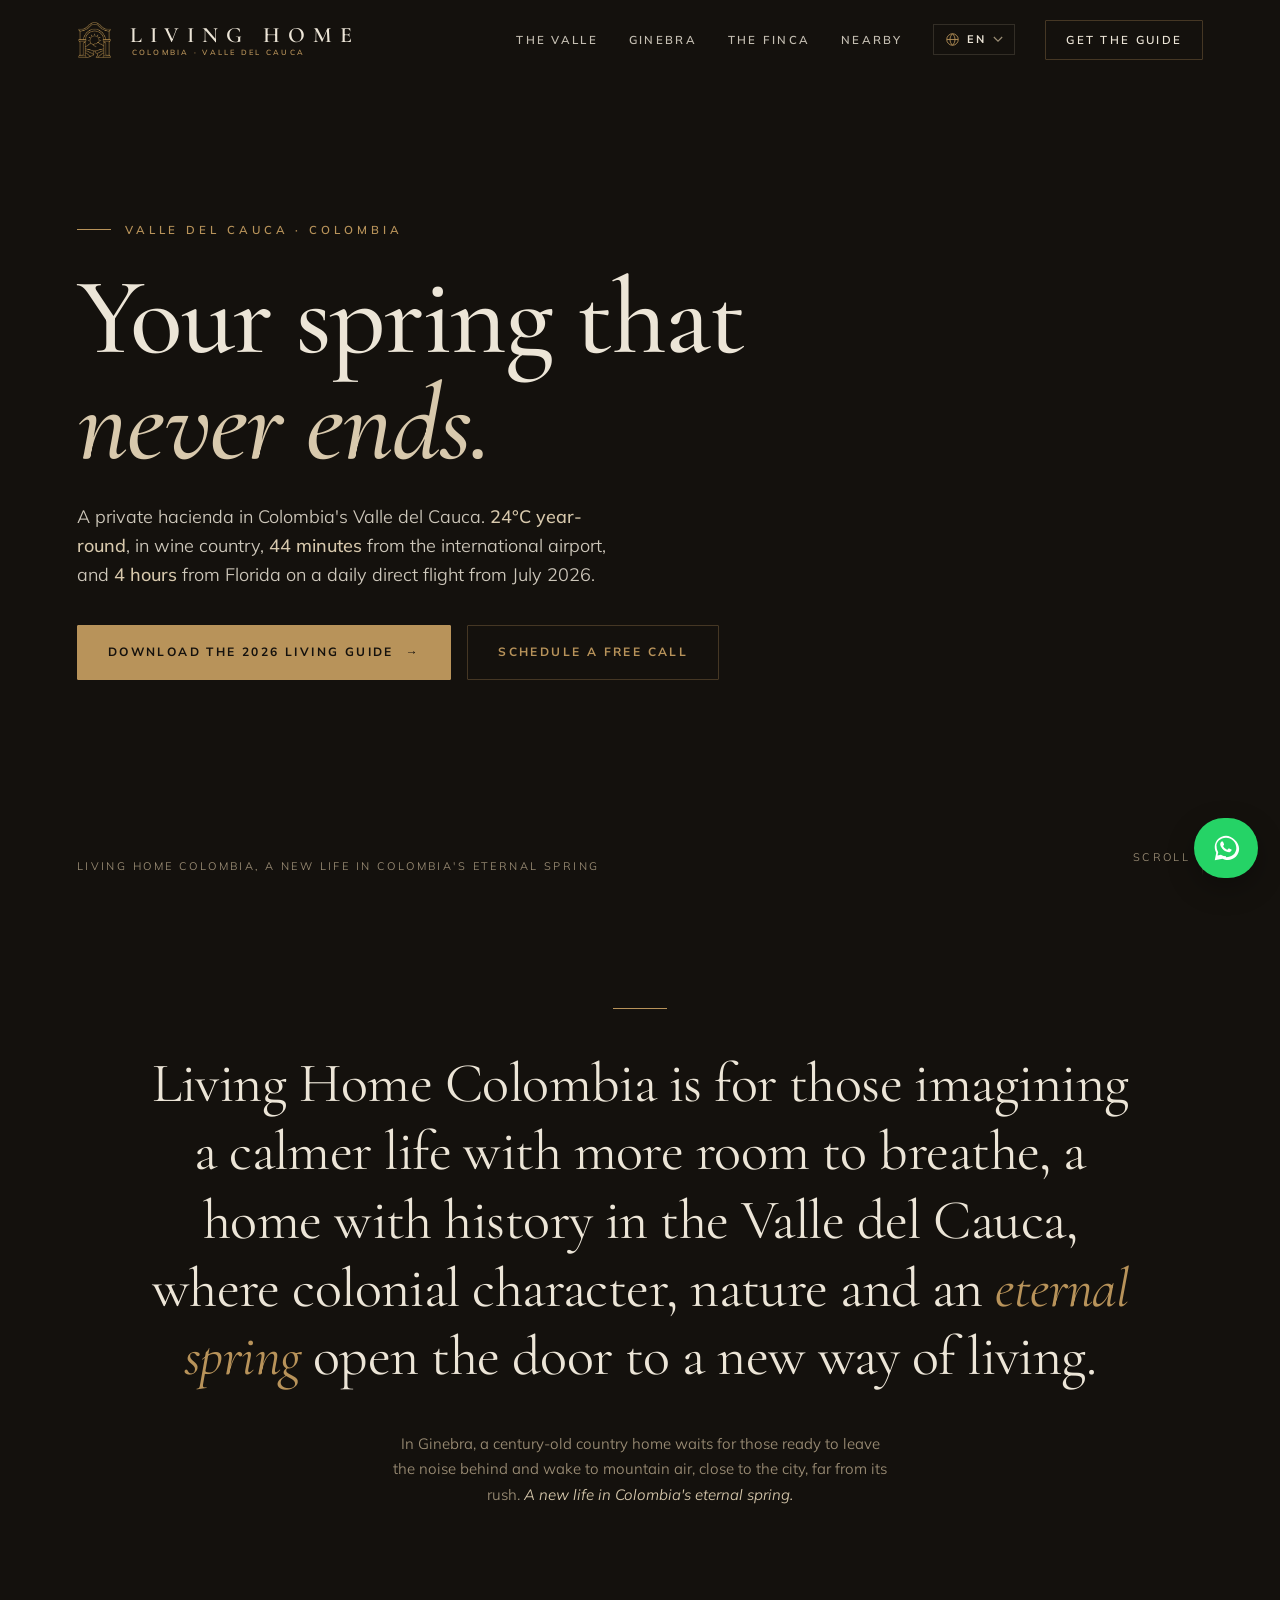
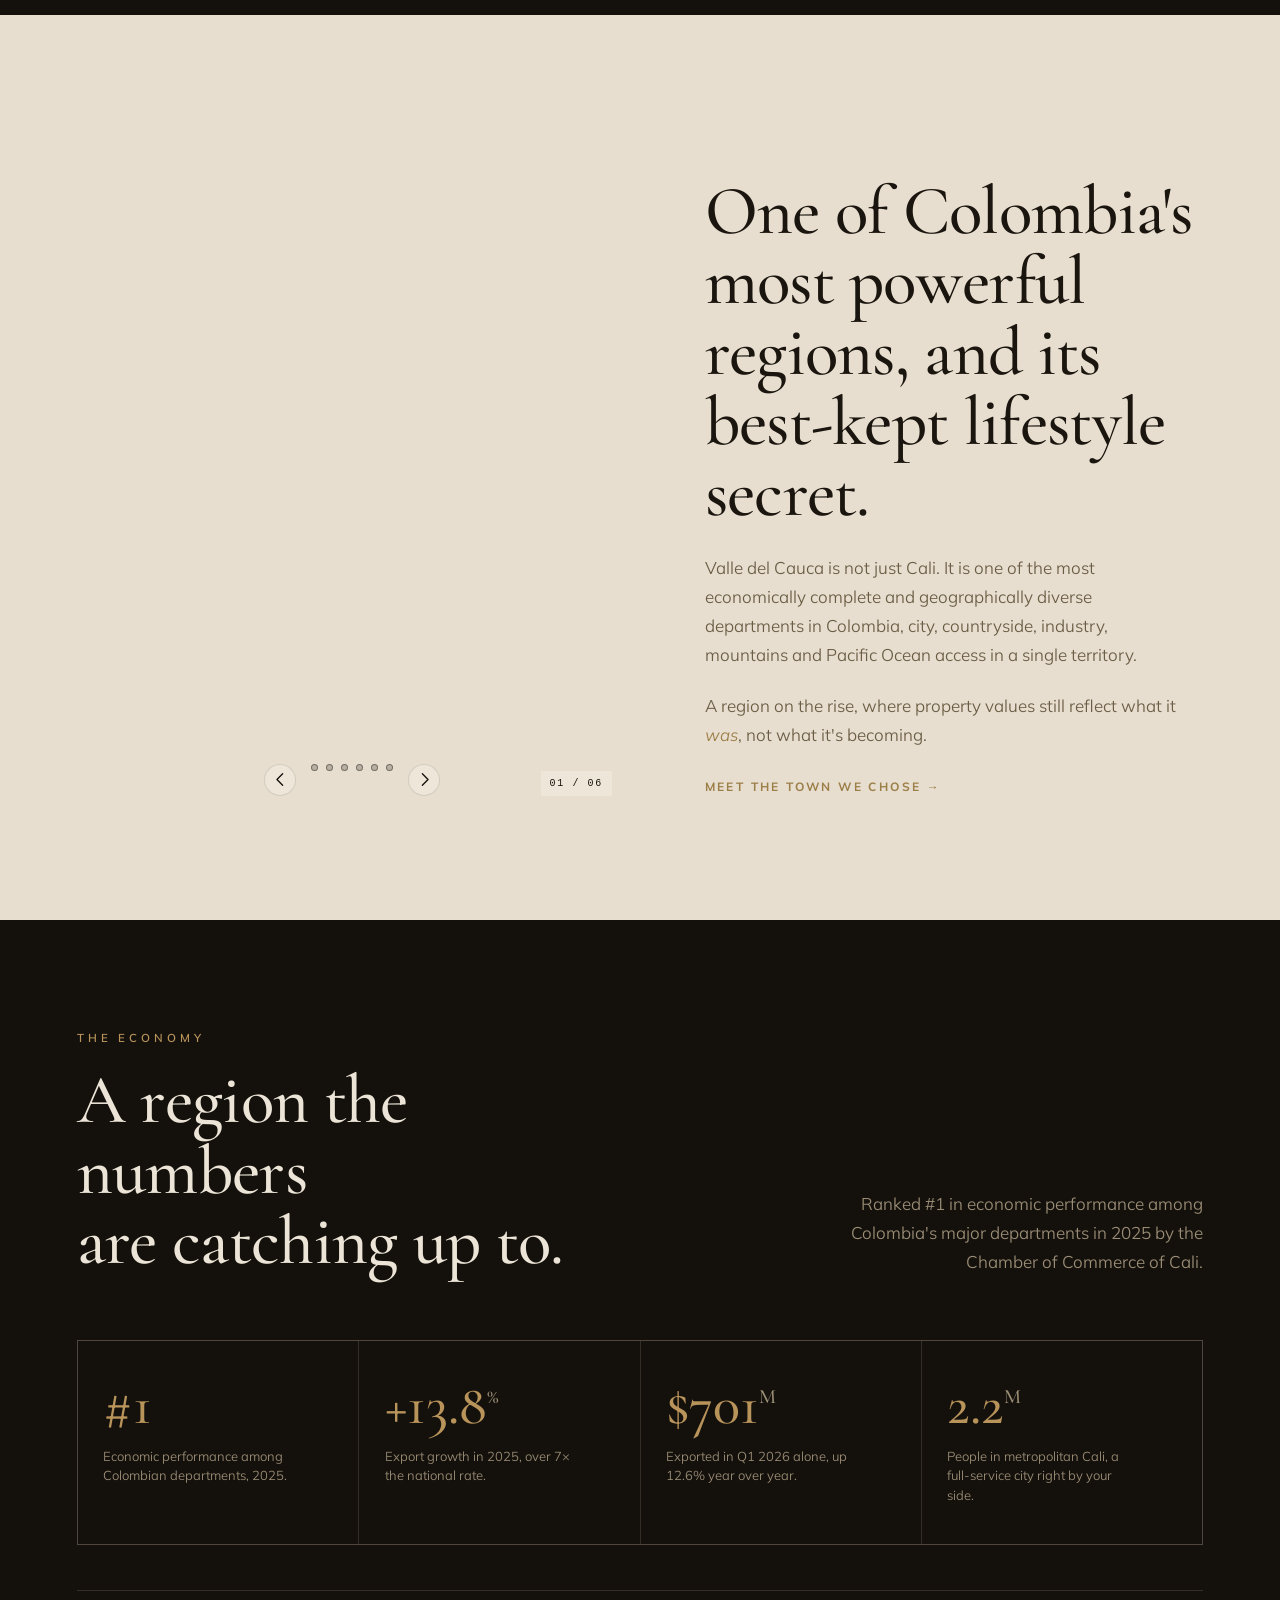
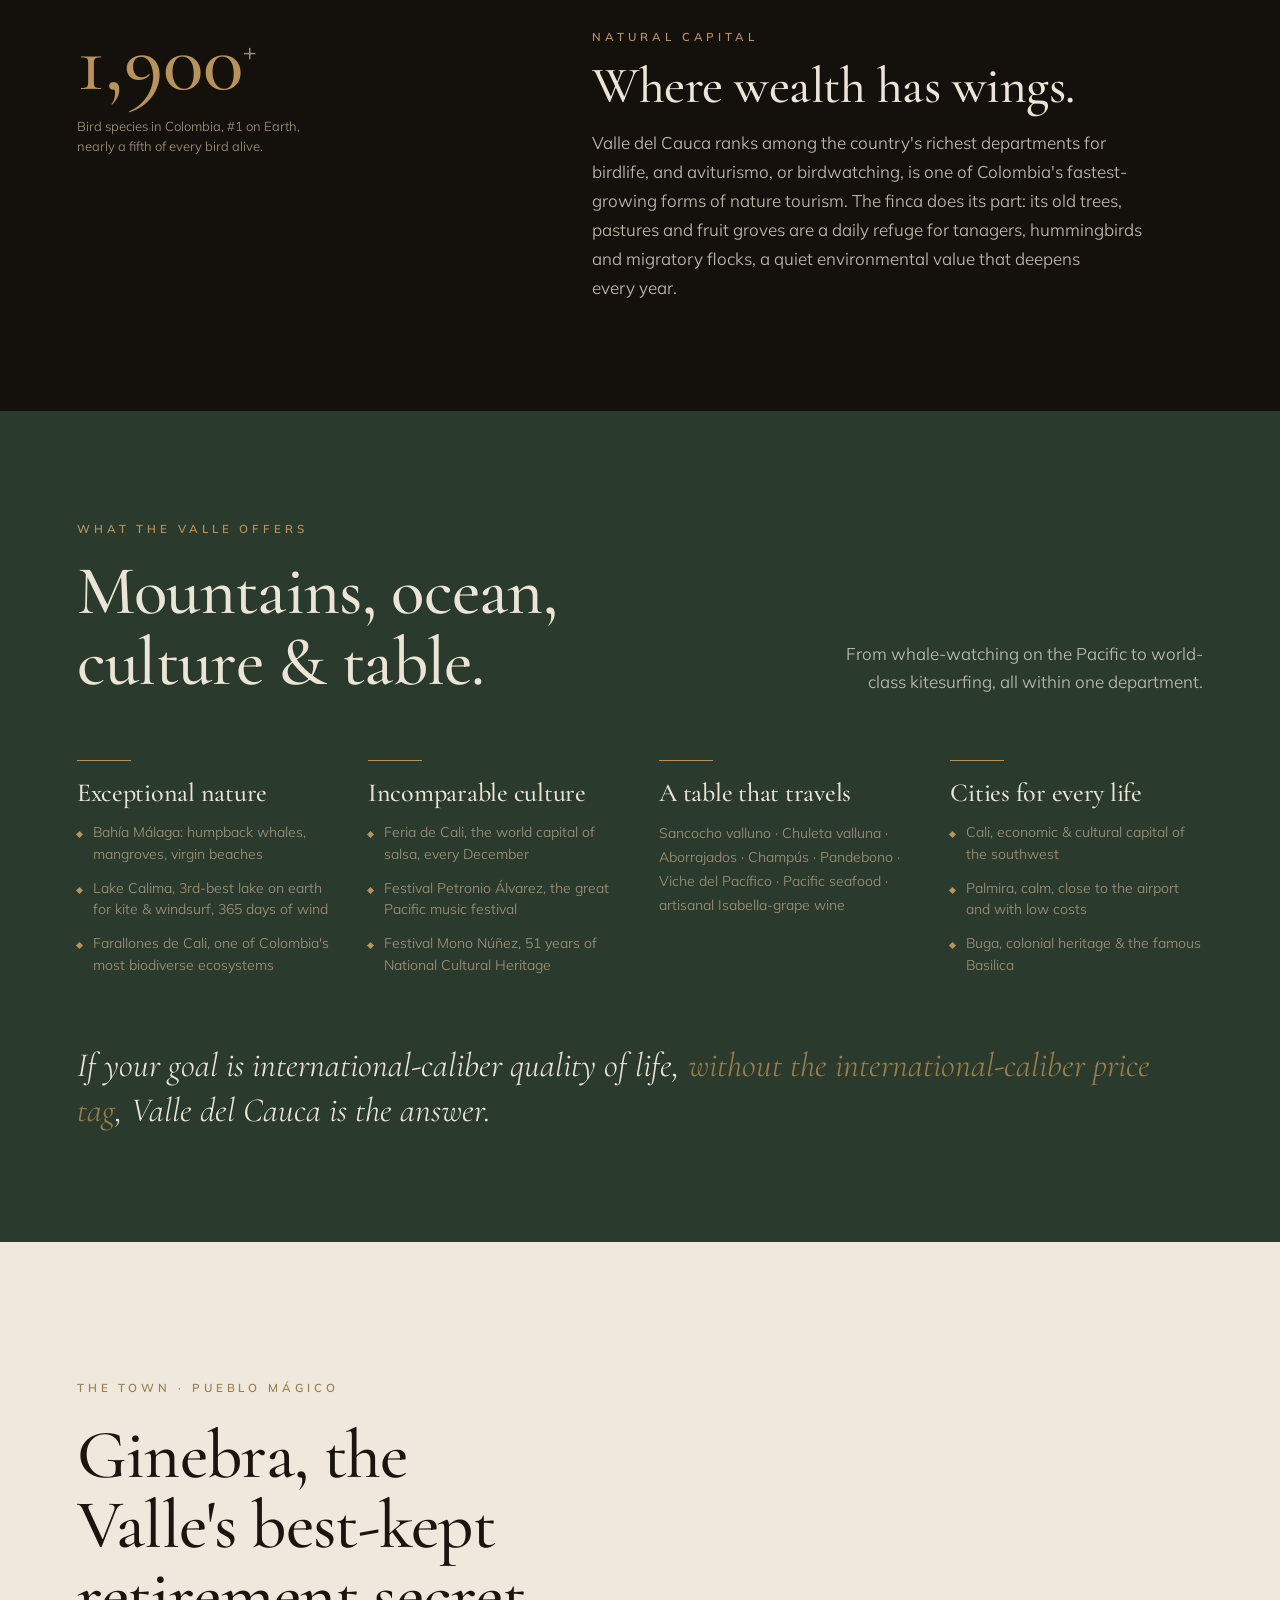
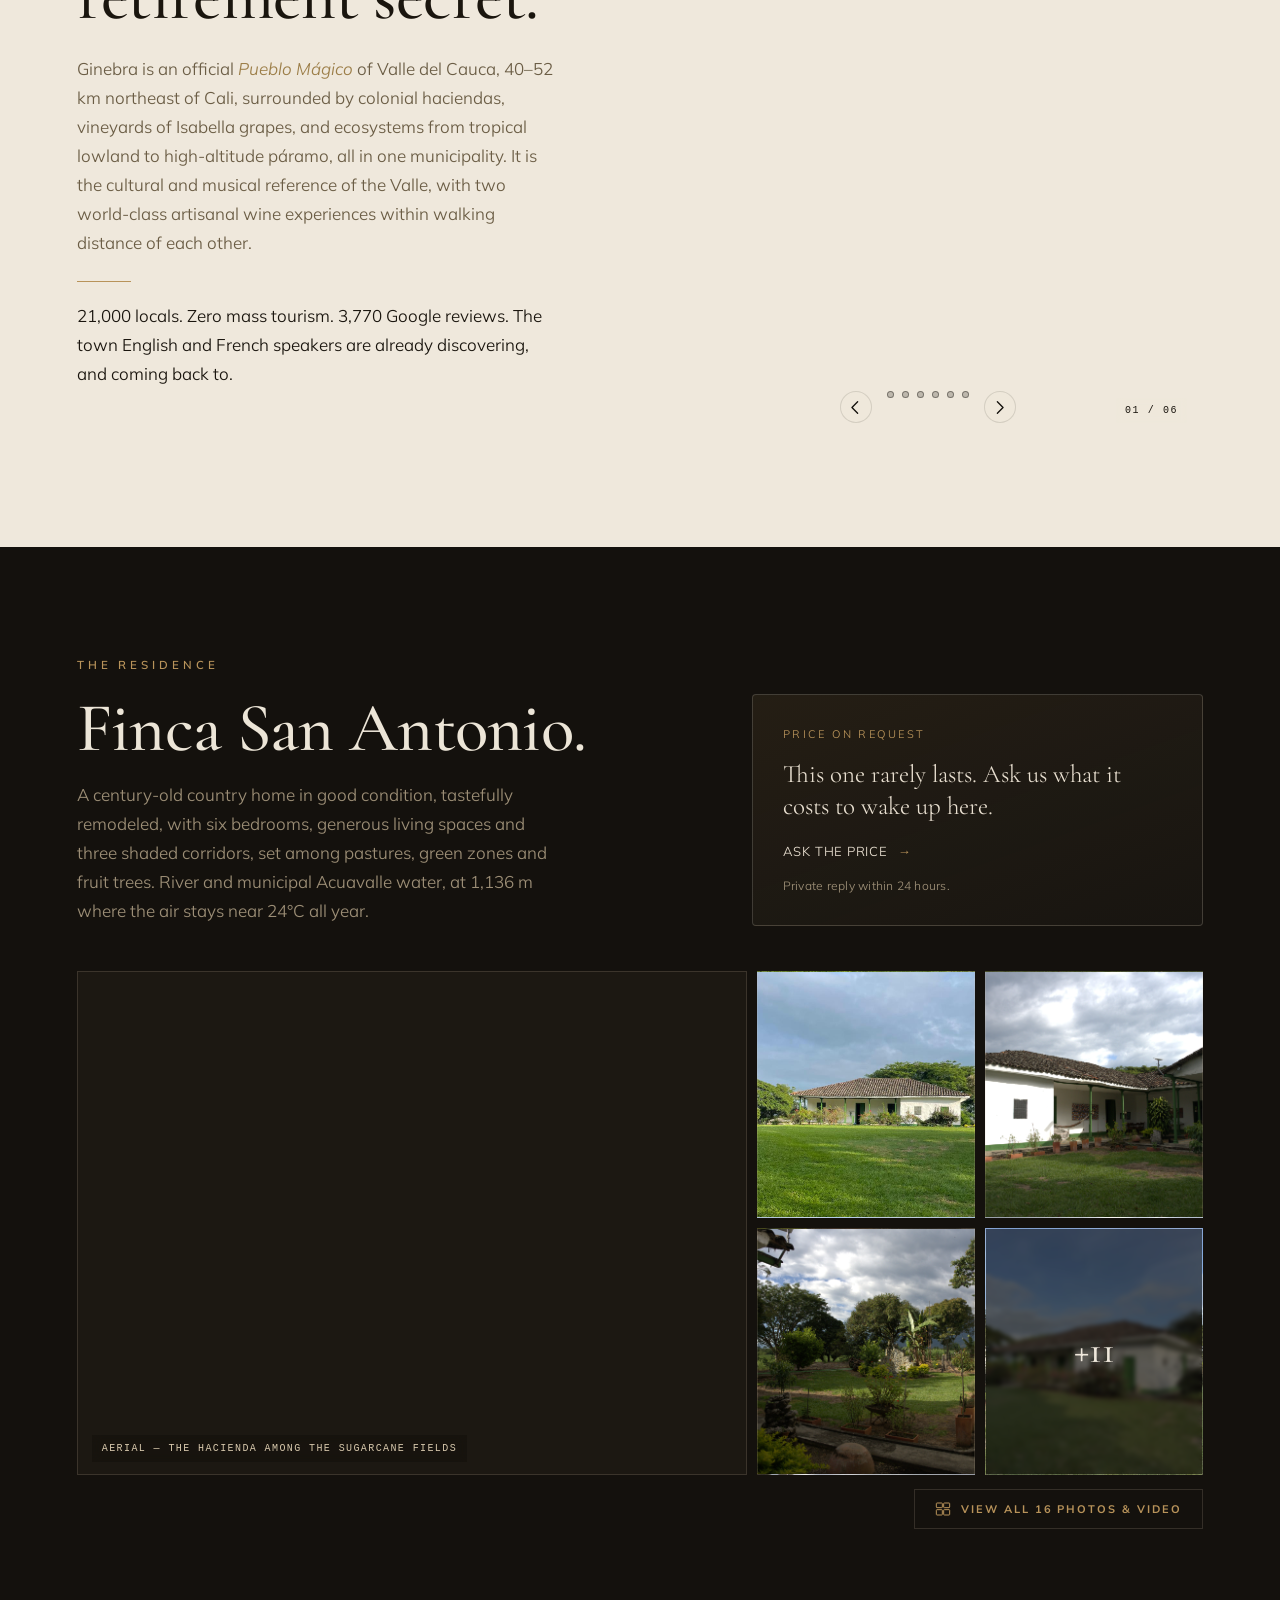
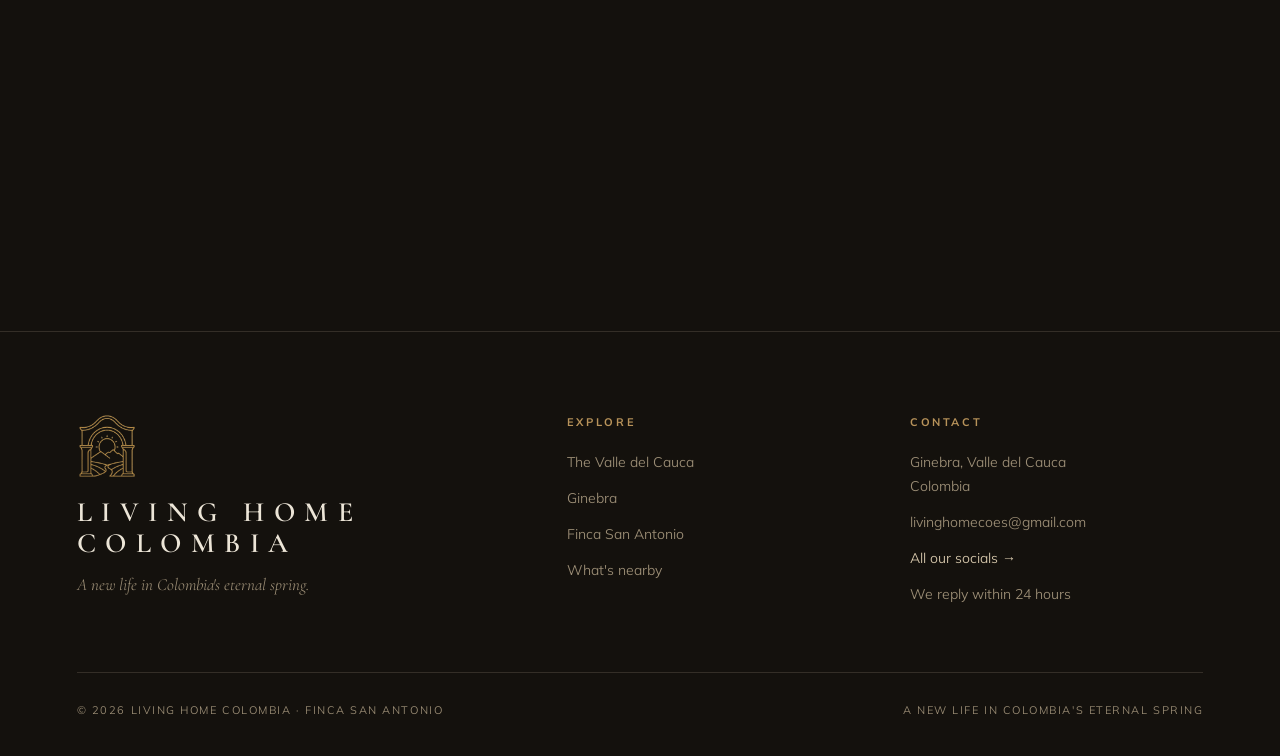
==== commit 00ee3520: "correccion de - y favicon" ====
--- a/index.html
+++ b/index.html
@@ -3,7 +3,22 @@
 <head>
 <meta charset="UTF-8">
 <meta name="viewport" content="width=device-width, initial-scale=1.0">
-<title>Living Home Colombia — A new life in Colombia's eternal spring · Ginebra, Valle del Cauca</title>
+<title>Living Home Colombia. A new life in Colombia's eternal spring · Ginebra, Valle del Cauca</title>
+
+<!-- ===== Favicons & PWA ===== -->
+<!-- .ico: fallback para navegadores y herramientas legacy -->
+<link rel="icon" type="image/x-icon" href="img/brand/favicon/favicon.ico">
+<!-- .svg: navegadores modernos — escala perfectamente en cualquier tamaño -->
+<link rel="icon" type="image/svg+xml" href="img/brand/favicon/favicon.svg">
+<!-- .png 96×96: PNG estándar para contextos que no leen SVG ni ICO -->
+<link rel="icon" type="image/png" sizes="96x96" href="img/brand/favicon/favicon-96x96.png">
+<!-- apple-touch-icon: pantalla de inicio en iPhone/iPad (180×180) -->
+<link rel="apple-touch-icon" sizes="180x180" href="img/brand/favicon/apple-touch-icon.png">
+<!-- manifest: habilita instalación PWA en Android/Chrome y configura splash screen -->
+<link rel="manifest" href="img/brand/favicon/site.webmanifest">
+<!-- theme-color: color de la barra de navegación del navegador en móvil -->
+<meta name="theme-color" content="#0A0A0A">
+
 <link rel="preconnect" href="https://fonts.googleapis.com">
 <link rel="preconnect" href="https://fonts.gstatic.com" crossorigin>
 <link href="https://fonts.googleapis.com/css2?family=Cormorant+Garamond:ital,wght@0,400;0,500;0,600;1,400;1,500&family=Mulish:wght@300;350;400;500;600;700&display=swap" rel="stylesheet">
@@ -42,14 +57,14 @@
   <div class="hero-inner">
     <div class="eyebrow on-dark reveal" data-i18n="hero.eyebrow">Valle del Cauca · Colombia</div>
     <h1 class="display reveal d1"><span data-i18n="hero.h1a">Your spring that </span><span class="it" data-i18n="hero.h1b">never ends.</span></h1>
-    <p class="hero-sub reveal d2" data-i18n="hero.sub" data-i18n-html>A private hacienda in Colombia's Valle del Cauca. <b>24°C year-round</b>, in wine country — <b>44 minutes</b> from the international airport, and <b>4 hours</b> from Florida on a daily direct flight from July 2026.</p>
+    <p class="hero-sub reveal d2" data-i18n="hero.sub" data-i18n-html>A private hacienda in Colombia's Valle del Cauca. <b>24°C year-round</b>, in wine country <b>44 minutes</b> from the international airport, and <b>4 hours</b> from Florida on a daily direct flight from July 2026.</p>
     <div class="reveal d3" style="margin-top:36px; display:flex; gap:16px; flex-wrap:wrap;">
       <a class="btn" href="#enquire"><span data-i18n="hero.btn1">Download the 2026 living guide</span><span class="arr">→</span></a>
       <a class="btn ghost on-dark" href="#enquire"><span data-i18n="hero.btn2">Schedule a free call</span></a>
     </div>
   </div>
   <div class="hero-foot">
-    <span data-i18n="hero.foot">Living Home Colombia — a new life in Colombia's eternal spring</span>
+    <span data-i18n="hero.foot">Living Home Colombia is a new life in Colombia's eternal spring</span>
     <span class="scrollcue"><span data-i18n="hero.scroll">Scroll</span><span class="line"></span></span>
   </div>
 </header>
@@ -58,8 +73,8 @@
 <section class="section dark manifesto" data-screen-label="Manifesto">
   <div class="wrap">
     <div class="rule short gold reveal"></div>
-    <p class="statement reveal d1" data-i18n="man.1" data-i18n-html>Living Home Colombia is for those imagining a calmer life with more room to breathe — a home with history in the Valle del Cauca, where colonial character, nature and an <em>eternal spring</em> open the door to a new way of living.</p>
-    <p class="aluna-note reveal d2" data-i18n="man.2" data-i18n-html>In Ginebra, a century-old country home waits for those ready to leave the noise behind and wake to mountain air — close to the city, far from its rush. <em>A new life in Colombia's eternal spring.</em></p>
+    <p class="statement reveal d1" data-i18n="man.1" data-i18n-html>Living Home Colombia is for those imagining a calmer life with more room to breathe a home with history in the Valle del Cauca, where colonial character, nature and an <em>eternal spring</em> open the door to a new way of living.</p>
+    <p class="aluna-note reveal d2" data-i18n="man.2" data-i18n-html>In Ginebra, a century-old country home waits for those ready to leave the noise behind and wake to mountain air close to the city, far from its rush. <em>A new life in Colombia's eternal spring.</em></p>
   </div>
 </section>
 
@@ -76,16 +91,16 @@
     </div>
     <div class="copy">
       <div class="eyebrow reveal" data-i18n="reg.eyebrow">Why Valle del Cauca</div>
-      <h2 class="h-xl reveal d1" data-i18n="reg.h2">One of Colombia's most powerful regions — and its best-kept lifestyle secret.</h2>
-      <p class="body reveal d2" data-i18n="reg.p1">Valle del Cauca is not just Cali. It is one of the most economically complete and geographically diverse departments in Colombia — city, countryside, industry, mountains and Pacific Ocean access in a single territory.</p>
-      <p class="body reveal d2" data-i18n="reg.p2" data-i18n-html>A region on the rise — where property values still reflect what it <em class="gold">was</em>, not what it's becoming.</p>
+      <h2 class="h-xl reveal d1" data-i18n="reg.h2">One of Colombia's most powerful regions, and its best-kept lifestyle secret.</h2>
+      <p class="body reveal d2" data-i18n="reg.p1">Valle del Cauca is not just Cali. It is one of the most economically complete and geographically diverse departments in Colombia, city, countryside, industry, mountains and Pacific Ocean access in a single territory.</p>
+      <p class="body reveal d2" data-i18n="reg.p2" data-i18n-html>A region on the rise, where property values still reflect what it <em class="gold">was</em>, not what it's becoming.</p>
       <a class="link-arrow reveal d3" href="#ginebra" data-i18n="reg.link">Meet the town we chose →</a>
     </div>
   </div>
 </section>
 
 <!-- economy stats (dark band) -->
-<section class="section dark" data-screen-label="The Valle — Economy">
+<section class="section dark" data-screen-label="The Valle - Economy">
   <div class="wrap">
     <div class="sec-head reveal">
       <div>
@@ -96,52 +111,52 @@
     </div>
     <div class="stat-grid reveal d1">
       <div class="stat-cell"><div class="n">#1</div><div class="l" data-i18n="eco.s1">Economic performance among Colombian departments, 2025.</div></div>
-      <div class="stat-cell"><div class="n">+13.8<span class="u">%</span></div><div class="l" data-i18n="eco.s2">Export growth in 2025 — over 7× the national rate.</div></div>
+      <div class="stat-cell"><div class="n">+13.8<span class="u">%</span></div><div class="l" data-i18n="eco.s2">Export growth in 2025, over 7× the national rate.</div></div>
       <div class="stat-cell"><div class="n">$701<span class="u">M</span></div><div class="l" data-i18n="eco.s3">Exported in Q1 2026 alone, up 12.6% year over year.</div></div>
-      <div class="stat-cell"><div class="n">2.2<span class="u">M</span></div><div class="l" data-i18n="eco.s4">People in metropolitan Cali — a full-service city by your side.</div></div>
+      <div class="stat-cell"><div class="n">2.2<span class="u">M</span></div><div class="l" data-i18n="eco.s4">People in metropolitan Cali, a full-service city right by your side.</div></div>
     </div>
 
     <div class="eco-nature reveal d2">
       <div class="en-left">
         <div class="en-num">1,900<span class="u">+</span></div>
-        <div class="en-tag" data-i18n="eco.nat.tag">Bird species in Colombia — #1 on Earth, nearly a fifth of every bird alive.</div>
+        <div class="en-tag" data-i18n="eco.nat.tag">Bird species in Colombia, #1 on Earth and nearly a fifth of every bird alive.</div>
       </div>
       <div class="en-right">
         <div class="eyebrow on-dark" data-i18n="eco.nat.eyebrow">Natural capital</div>
         <h3 class="h-lg" data-i18n="eco.nat.h">Where wealth has wings.</h3>
-        <p class="body" data-i18n="eco.nat.p">Valle del Cauca ranks among the country's richest departments for birdlife, and aviturismo — birdwatching — is one of Colombia's fastest-growing forms of nature tourism. The finca does its part: its old trees, pastures and fruit groves are a daily refuge for tanagers, hummingbirds and migratory flocks — quiet environmental value that deepens every year.</p>
+        <p class="body" data-i18n="eco.nat.p">Valle del Cauca ranks among the country's richest departments for birdlife, and aviturismo, or birdwatching, is one of Colombia's fastest-growing forms of nature tourism. The finca does its part: its old trees, pastures and fruit groves are a daily refuge for tanagers, hummingbirds and migratory flocks, a quiet environmental value that deepens every year.</p>
       </div>
     </div>
   </div>
 </section>
 
 <!-- what the valle offers (green) -->
-<section class="section green" data-screen-label="The Valle — Offers">
+<section class="section green" data-screen-label="The Valle - Offers">
   <div class="wrap">
     <div class="sec-head reveal">
       <div>
         <div class="eyebrow on-dark" data-i18n="off.eyebrow">What the Valle offers</div>
         <h2 class="h-xl" data-i18n="off.h2">Mountains, ocean,<br>culture &amp; table.</h2>
       </div>
-      <p class="body aside" data-i18n="off.aside">From whale-watching on the Pacific to world-class kitesurfing — all within one department.</p>
+      <p class="body aside" data-i18n="off.aside">From whale-watching on the Pacific to world-class kitesurfing, all within one department.</p>
     </div>
     <div class="offer-grid">
       <div class="offer reveal">
         <div class="rule short gold"></div>
         <h3 data-i18n="off.c1.h">Exceptional nature</h3>
         <ul>
-          <li data-i18n="off.c1.1">Bahía Málaga — humpback whales, mangroves, virgin beaches</li>
-          <li data-i18n="off.c1.2">Lake Calima — 3rd-best lake on earth for kite &amp; windsurf, 365 days of wind</li>
-          <li data-i18n="off.c1.3">Farallones de Cali — one of Colombia's most biodiverse ecosystems</li>
+          <li data-i18n="off.c1.1">Bahía Málaga: humpback whales, mangroves, virgin beaches</li>
+          <li data-i18n="off.c1.2">Lake Calima, 3rd-best lake on earth for kite &amp; windsurf, 365 days of wind</li>
+          <li data-i18n="off.c1.3">Farallones de Cali, one of Colombia's most biodiverse ecosystems</li>
         </ul>
       </div>
       <div class="offer reveal d1">
         <div class="rule short gold"></div>
         <h3 data-i18n="off.c2.h">Incomparable culture</h3>
         <ul>
-          <li data-i18n="off.c2.1">Feria de Cali — the world capital of salsa, every December</li>
-          <li data-i18n="off.c2.2">Festival Petronio Álvarez — the great Pacific music festival</li>
-          <li data-i18n="off.c2.3">Festival Mono Núñez — 51 years, National Cultural Heritage</li>
+          <li data-i18n="off.c2.1">Feria de Cali, the world capital of salsa, every December</li>
+          <li data-i18n="off.c2.2">Festival Petronio Álvarez, the great Pacific music festival</li>
+          <li data-i18n="off.c2.3">Festival Mono Núñez, 51 years of National Cultural Heritage</li>
         </ul>
       </div>
       <div class="offer reveal d2">
@@ -153,13 +168,13 @@
         <div class="rule short gold"></div>
         <h3 data-i18n="off.c4.h">Cities for every life</h3>
         <ul>
-          <li data-i18n="off.c4.1">Cali — economic &amp; cultural capital of the southwest</li>
-          <li data-i18n="off.c4.2">Palmira — calm, by the airport, low costs</li>
-          <li data-i18n="off.c4.3">Buga — colonial heritage &amp; the famous Basilica</li>
+          <li data-i18n="off.c4.1">Cali, economic &amp; cultural capital of the southwest</li>
+          <li data-i18n="off.c4.2">Palmira, calm, close to the airport and with low costs</li>
+          <li data-i18n="off.c4.3">Buga, colonial heritage &amp; the famous Basilica</li>
         </ul>
       </div>
     </div>
-    <p class="closer reveal" data-i18n="off.closer">If your goal is international-caliber quality of life — <em>without the international-caliber price tag</em> — Valle del Cauca is the answer.</p>
+    <p class="closer reveal" data-i18n="off.closer">If your goal is international-caliber quality of life, <em>without the international-caliber price tag</em>, Valle del Cauca is the answer.</p>
   </div>
 </section>
 
@@ -169,18 +184,18 @@
     <div class="split flip reveal">
       <div class="media photo-frame" data-frame="ginebra">
         <div class="pf-slide is-active" data-src="img/ginebra/iglesia-de-ginebra.png" data-label="Ginebra's colonial church on the main plaza"></div>
-        <div class="pf-slide" data-src="img/ginebra/FDnn4HeXIAQbfB9_upscayl_4x_upscayl-standard-4x.webp" data-label="The bandola monument — Ginebra's musical soul"></div>
-        <div class="pf-slide" data-src="img/ginebra/show-de-musica-sub-andina-en-ginebra-valle_upscayl_4x_upscayl-standard-4x.png" data-label="Andean music under the trees — Festival Mono Núñez"></div>
+        <div class="pf-slide" data-src="img/ginebra/FDnn4HeXIAQbfB9_upscayl_4x_upscayl-standard-4x.webp" data-label="The bandola monument, Ginebra's musical soul"></div>
+        <div class="pf-slide" data-src="img/ginebra/show-de-musica-sub-andina-en-ginebra-valle_upscayl_4x_upscayl-standard-4x.png" data-label="Andean music under the trees, Festival Mono Núñez"></div>
         <div class="pf-slide" data-src="img/ginebra/canon-puente-piedra-en-ginebra-valle_upscayl_5x_upscayl-standard-4x.png" data-label="Cascada Puente Piedra, a free natural pool"></div>
         <div class="pf-slide" data-src="img/ginebra/7820-Ginebra_Valle_del_Cauca_2_upscayl_4x_upscayl-standard-4x.webp" data-label="Mountain rivers minutes from town"></div>
-        <div class="pf-slide" data-src="img/ginebra/show-de-luces-en-la-flor-de-luz-ginebra-valle_upscayl_4x_upscayl-standard-4x.png" data-label="La Flor de Luz — the town's night light show"></div>
+        <div class="pf-slide" data-src="img/ginebra/show-de-luces-en-la-flor-de-luz-ginebra-valle_upscayl_4x_upscayl-standard-4x.png" data-label="La Flor de Luz, the town's night light show"></div>
       </div>
       <div class="copy">
         <div class="eyebrow" data-i18n="gin.eyebrow">The Town · Pueblo Mágico</div>
-        <h2 class="h-xl" style="margin:18px 0 24px;" data-i18n="gin.h2">Ginebra — the Valle's best-kept retirement secret.</h2>
-        <p class="body" data-i18n="gin.body">Ginebra is an official <em class="gold">Pueblo Mágico</em> of Valle del Cauca, 40–52 km northeast of Cali — surrounded by colonial haciendas, vineyards of Isabella grapes, and ecosystems from tropical lowland to high-altitude páramo, all in one municipality. It is the cultural and musical reference of the Valle, with two world-class artisanal wine experiences within walking distance of each other.</p>
+        <h2 class="h-xl" style="margin:18px 0 24px;" data-i18n="gin.h2">Ginebra, the Valle's best-kept retirement secret.</h2>
+        <p class="body" data-i18n="gin.body">Ginebra is an official <em class="gold">Pueblo Mágico</em> of Valle del Cauca, 40–52 km northeast of Cali, surrounded by colonial haciendas, vineyards of Isabella grapes, and ecosystems from tropical lowland to high-altitude páramo, all in one municipality. It is the cultural and musical reference of the Valle, with two world-class artisanal wine experiences within walking distance of each other.</p>
         <div class="rule short gold" style="margin:24px 0 20px;"></div>
-        <p class="body" style="color:var(--on-light);" data-i18n="gin.stat">21,000 locals. Zero mass tourism. 3,770 Google reviews. The town English and French speakers are already discovering — and coming back to.</p>
+        <p class="body" style="color:var(--on-light);" data-i18n="gin.stat">21,000 locals. Zero mass tourism. 3,770 Google reviews. The town English and French speakers are already discovering, and coming back to.</p>
       </div>
     </div>
 
@@ -194,7 +209,7 @@
       <div class="reveal">
         <div class="eyebrow on-dark" style="margin-bottom:18px;" data-i18n="prop.eyebrow">The Residence</div>
         <h2 class="h-xl" data-i18n="prop.h2">Finca San Antonio.</h2>
-        <p class="body" style="margin-top:18px;" data-i18n="prop.desc">A century-old country home in good condition, tastefully remodeled — six bedrooms, generous living spaces and three shaded corridors, set among pastures, green zones and fruit trees. River and municipal Acuavalle water, at 1,136 m where the air stays near 24°C all year.</p>
+        <p class="body" style="margin-top:18px;" data-i18n="prop.desc">A century-old country home in good condition, tastefully remodeled, with six bedrooms, generous living spaces and three shaded corridors, set among pastures, green zones and fruit trees. River and municipal Acuavalle water, at 1,136 m where the air stays near 24°C all year.</p>
       </div>
       <a class="price-ask reveal d1" href="#enquire">
         <span class="pa-eyebrow" data-i18n="prop.ask.eyebrow">Price on request</span>
@@ -207,7 +222,7 @@
     <div id="finca-gallery" class="reveal d1"></div>
     <!-- old gallery replaced -->
     <div style="display:none" class="gallery reveal d1">
-      <div class="g-main ph dark" data-label="[ Finca San Antonio — exterior &amp; pool at golden hour ]"></div>
+      <div class="g-main ph dark" data-label="[ Finca San Antonio, exterior and pool at golden hour ]"></div>
       <div class="g-small ph dark" data-label="[ terrace / garden ]"></div>
       <div class="g-small ph dark" data-label="[ interior living, natural light ]"></div>
     </div>
@@ -243,12 +258,12 @@
         <div class="eyebrow" data-i18n="near.eyebrow">What's nearby</div>
         <h2 class="h-xl"><span data-i18n="near.h2a">Everything you need.</span><br><span data-i18n="near.h2b">Nothing you don't.</span></h2>
       </div>
-      <p class="body aside" data-i18n="near.aside">From your front door, the Valle opens up — one place at a time. Every rating below is a real Google score.</p>
+      <p class="body aside" data-i18n="near.aside">From your front door, the Valle opens up, one place at a time. Every rating below is a real Google score.</p>
     </div>
 
     <div class="mapwrap reveal d1">
       <iframe
-        title="Finca San Antonio — PPQJ+86, Ginebra, Valle del Cauca"
+        title="Finca San Antonio, PPQJ+86, Ginebra, Valle del Cauca"
         src="https://maps.google.com/maps?q=PPQJ%2B86%20Ginebra%2C%20Valle%20del%20Cauca&z=14&t=h&hl=es&output=embed"
         loading="lazy"
         referrerpolicy="no-referrer-when-downgrade"
@@ -305,7 +320,7 @@
     <div class="dist-table reveal">
       <div class="dist-row"><span class="place">Cali Airport (CLO)</span><span class="time">44 min</span><span class="why" data-i18n="d1.why">Daily direct flight to Fort Lauderdale, from July 2026</span></div>
       <div class="dist-row"><span class="place">Cali</span><span class="time">45 min</span><span class="why" data-i18n="d2.why">Hospitals, universities, salsa, shopping, international dining</span></div>
-      <div class="dist-row"><span class="place">Lago Calima</span><span class="time">51 min</span><span class="why" data-i18n="d5.why">3rd-best lake on earth for kite &amp; windsurf — 365 days of wind</span></div>
+      <div class="dist-row"><span class="place">Lago Calima</span><span class="time">51 min</span><span class="why" data-i18n="d5.why">3rd-best lake on earth for kite &amp; windsurf, 365 days of wind</span></div>
       <div class="dist-row"><span class="place">Bahía Málaga</span><span class="time">2.5 hrs</span><span class="why" data-i18n="d6.why">Humpback whales, virgin beaches, Pacific eco-tourism</span></div>
     </div>
   </div>
@@ -341,9 +356,9 @@
     </div>
     <div class="faq-list">
       <div class="faq reveal"><button class="faq-q"><span data-i18n="faq.q1">Is it safe to live there?</span><span class="ic"></span></button><div class="faq-a"><div class="inner" data-i18n="faq.a1">Ginebra is a small, calm Pueblo Mágico of 21,000 people with a strong community identity and no mass tourism. A modern city with full infrastructure sits under an hour away. As anywhere, local knowledge matters, and we guide you through it.</div></div></div>
-      <div class="faq reveal"><button class="faq-q"><span data-i18n="faq.q2">Do I need to speak Spanish?</span><span class="ic"></span></button><div class="faq-a"><div class="inner" data-i18n="faq.a2">Not to get started. The international community in the Valle is growing, and essential services increasingly have English-speaking staff. Learning Spanish here becomes natural — and enjoyable — over time.</div></div></div>
-      <div class="faq reveal"><button class="faq-q"><span data-i18n="faq.q3">What is the real cost of living?</span><span class="ic"></span></button><div class="faq-a"><div class="inner" data-i18n="faq.a3">A comfortable monthly lifestyle — food, utilities, transport, healthcare and leisure — typically runs $1,500–2,000 USD per month here, several times less than a comparable life in Florida or Germany.</div></div></div>
-      <div class="faq reveal"><button class="faq-q"><span data-i18n="faq.q4">What if I need city-level healthcare?</span><span class="ic"></span></button><div class="faq-a"><div class="inner" data-i18n="faq.a4">Metropolitan Cali, with over 2 million people, sits under an hour away — with major private hospitals, international clinics, universities and shopping. You live in the peace of the countryside; the city handles everything else.</div></div></div>
+      <div class="faq reveal"><button class="faq-q"><span data-i18n="faq.q2">Do I need to speak Spanish?</span><span class="ic"></span></button><div class="faq-a"><div class="inner" data-i18n="faq.a2">Not to get started. The international community in the Valle is growing, and essential services increasingly have English-speaking staff. Learning Spanish here becomes natural, and enjoyable, over time.</div></div></div>
+      <div class="faq reveal"><button class="faq-q"><span data-i18n="faq.q3">What is the real cost of living?</span><span class="ic"></span></button><div class="faq-a"><div class="inner" data-i18n="faq.a3">A comfortable monthly lifestyle, including food, utilities, transport, healthcare and leisure, typically runs $1,500–2,000 USD per month here, several times less than a comparable life in Florida or Germany.</div></div></div>
+      <div class="faq reveal"><button class="faq-q"><span data-i18n="faq.q4">What if I need city-level healthcare?</span><span class="ic"></span></button><div class="faq-a"><div class="inner" data-i18n="faq.a4">Metropolitan Cali, with over 2 million people, sits under an hour away, with major private hospitals, international clinics, universities and shopping. You live in the peace of the countryside; the city handles everything else.</div></div></div>
     </div>
   </div>
 </section>
@@ -406,7 +421,7 @@
         <!-- Step 2 -->
         <div class="fstep">
           <h3 data-i18n="form.s2.h">How to reach you</h3>
-          <p class="hint" data-i18n="form.s2.hint">Tell us how you'd prefer to be contacted — we'll only use it to send the guide and arrange your call.</p>
+          <p class="hint" data-i18n="form.s2.hint">Tell us how you'd prefer to be contacted, and we'll only use it to send the guide and arrange your call.</p>
           <div class="field">
             <label data-i18n="form.email">Email</label>
             <input type="email" id="email-input" data-required placeholder="you@email.com">
@@ -419,7 +434,7 @@
               <input type="tel" id="phone-input" data-required placeholder="300 123 4567">
             </div>
             <div class="msg" data-i18n="form.msg.phone">Please enter your number.</div>
-            <div class="dial-note" data-i18n="form.dialnote">Prefix set from your country — edit it if you need a different one.</div>
+            <div class="dial-note" data-i18n="form.dialnote">Prefix set from your country, edit it if you need a different one.</div>
           </div>
         </div>
 
@@ -500,8 +515,6 @@
 </a>
 
 <script>
-  /* Hero intro video — plays when img/video-intro/intro.mp4 (or .webm) exists,
-     otherwise the still fallback stays visible. */
   (function () {
     var v = document.getElementById("hero-video");
     if (!v) return;
@@ -509,7 +522,6 @@
     v.addEventListener("loadeddata", reveal);
     v.addEventListener("canplay", reveal);
     v.addEventListener("error", function () { v.classList.remove("is-playing"); }, true);
-    // if no source ever resolves, the fallback simply remains
   })();
 </script>
 <script src="js/aluna-gallery.js"></script>
@@ -517,4 +529,4 @@
 <script src="js/aluna-d.js"></script>
 <script src="js/aluna-i18n.js"></script>
 </body>
-</html>
+</html>
